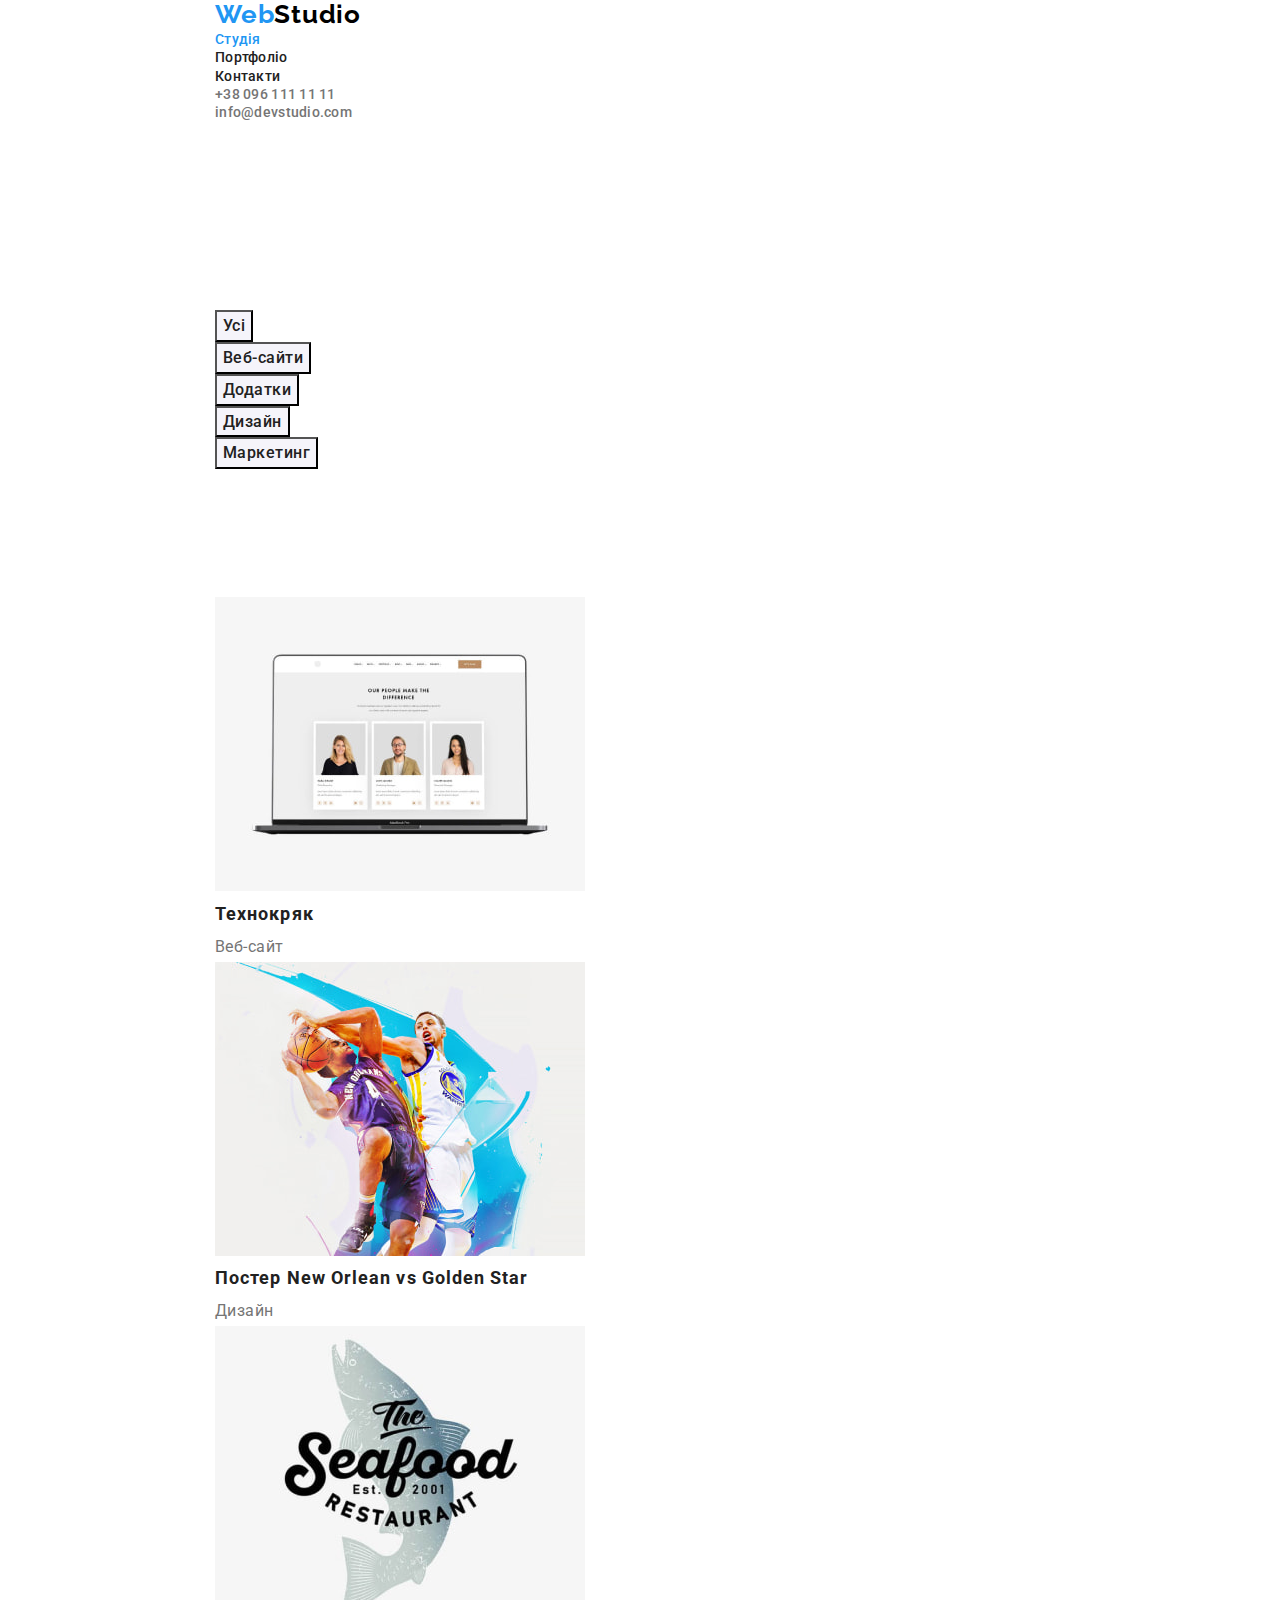
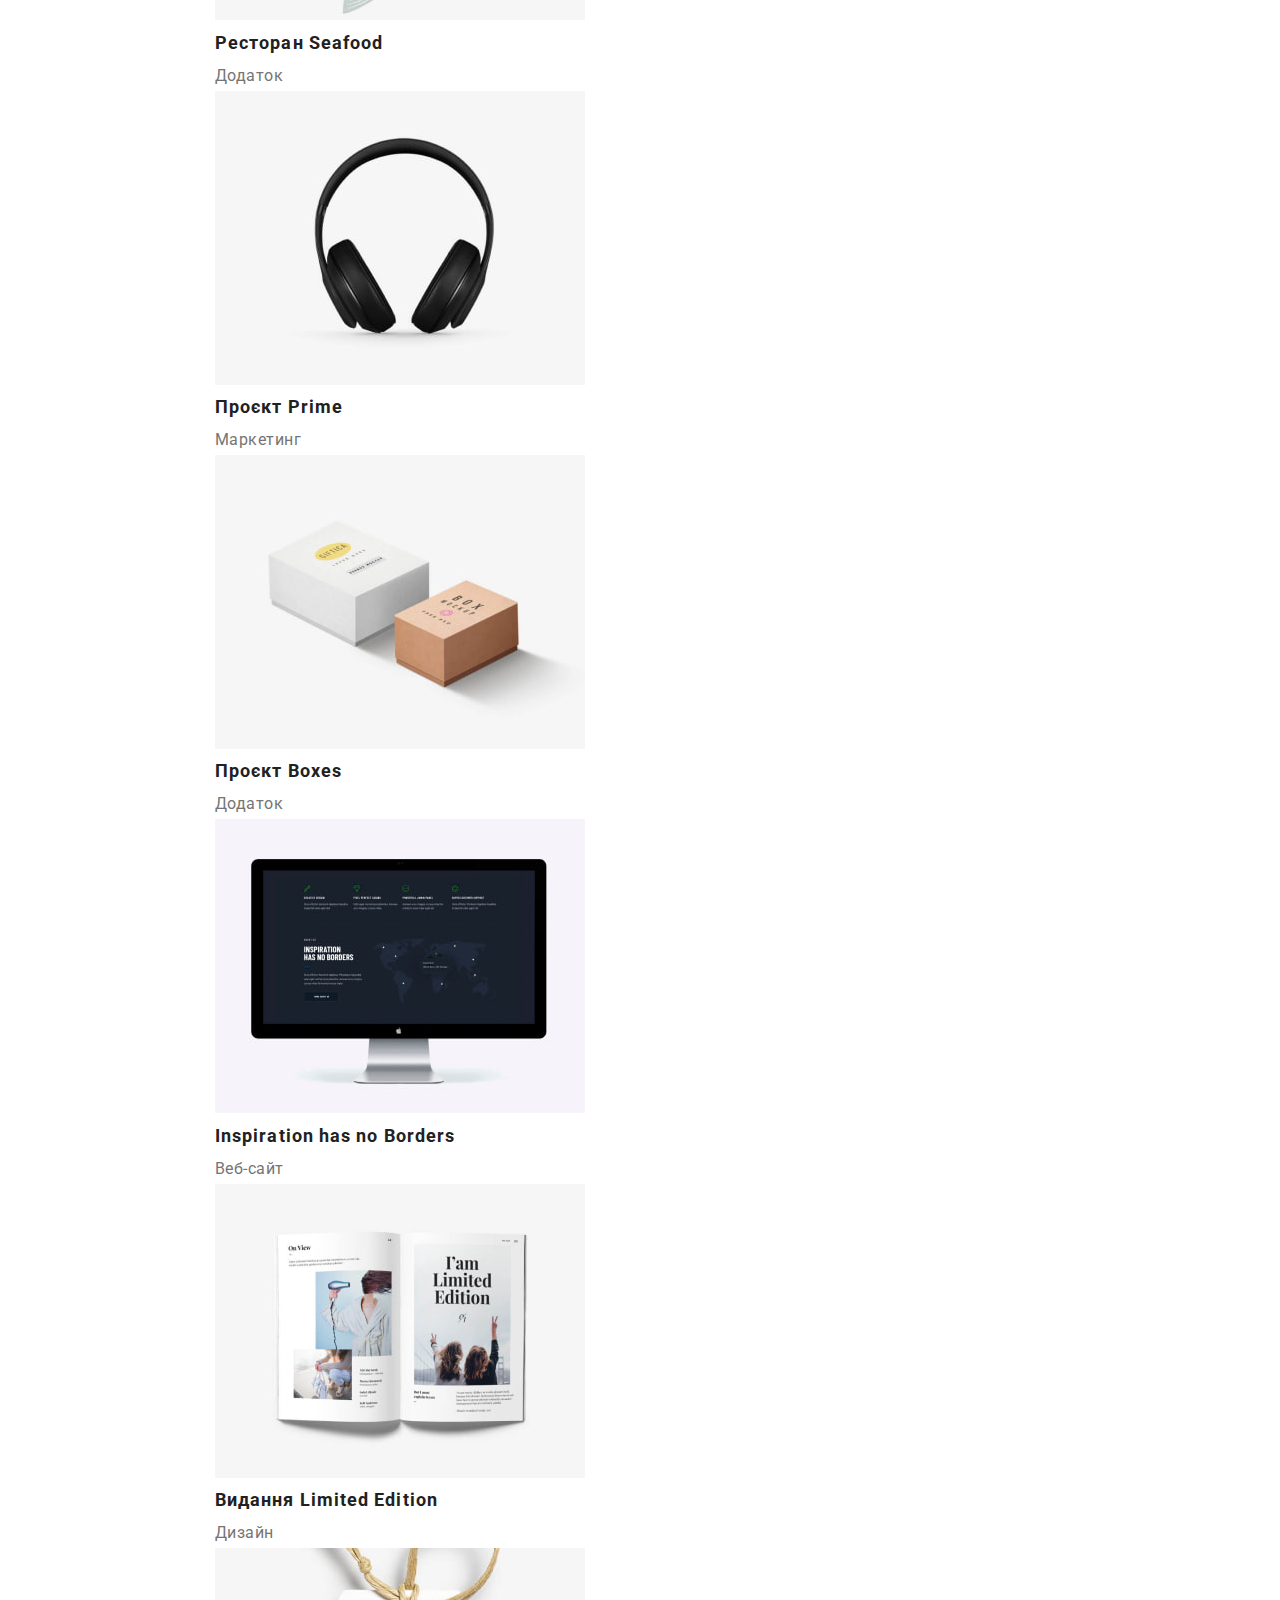
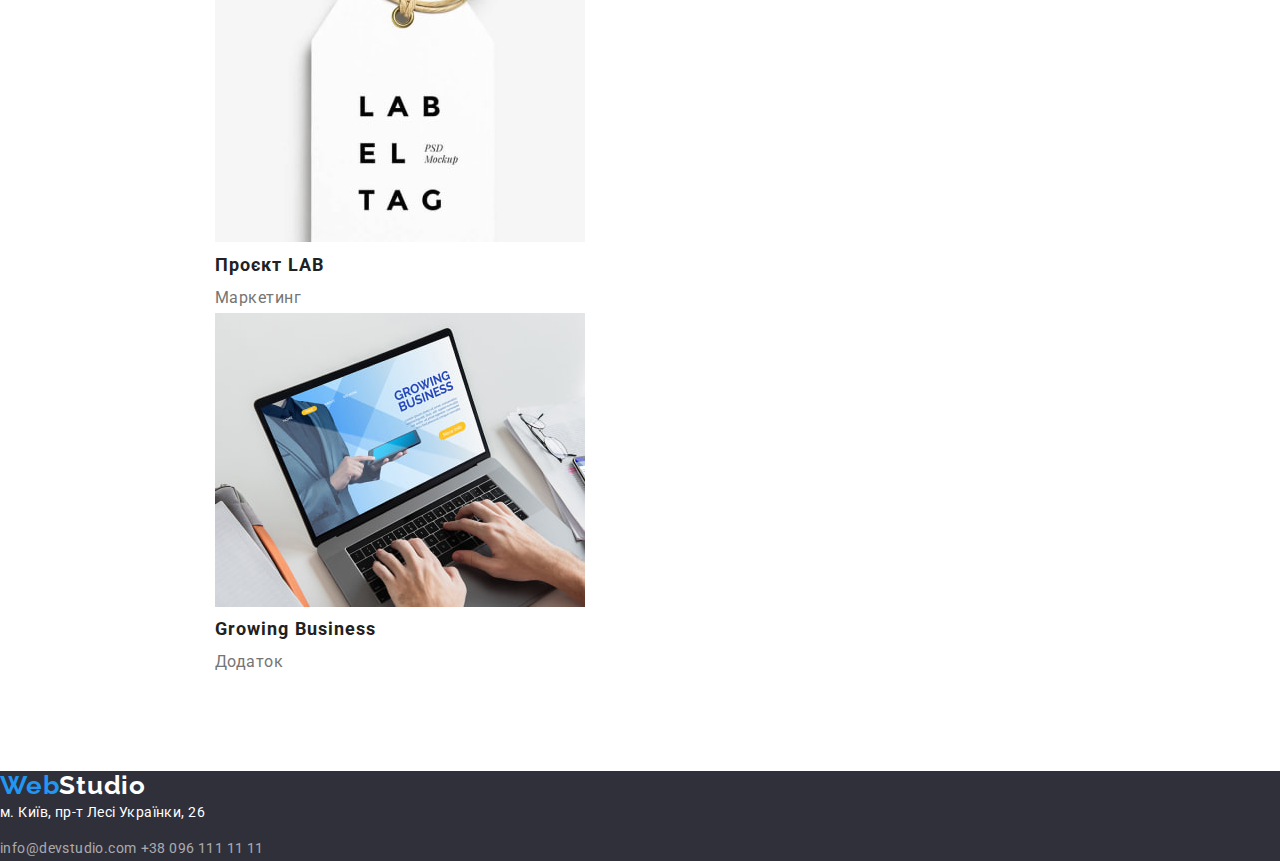
==== portfolio.html @ 9189ca7f "hw-03 update" ====
<!DOCTYPE html>
<html lang="uk">
  <head>
    <meta charset="UTF-8" />
    <meta name="viewport" content="width=device-width, initial-scale=1.0" />
    <title>portfolio</title>
    <link
      href="https://fonts.googleapis.com/css2?family=Raleway:wght@700&family=Roboto:wght@400;500;700;900&display=swap"
      rel="stylesheet"
    />
    <link
      rel="stylesheet"
      href="https://cdnjs.cloudflare.com/ajax/libs/modern-normalize/2.0.0/modern-normalize.min.css"
    />
    <link rel="stylesheet" href="./css/styles.css" />
  </head>
  <body>
    <header class="header">
      <header class="header">
        <div class="container">
          <a href="./index.html" class="logo"
            >Web<span class="accent">Studio</span>
          </a>
          <nav class="navigation">
            <ul class="list">
              <li class="item">
                <a class="link current" href="./index.html">Студія</a>
              </li>
              <li class="item">
                <a class="link" href="./portfolio.html">Портфоліо</a>
              </li>
              <li class="item">
                <a class="link" href="#">Контакти</a>
              </li>
            </ul>
          </nav>
          <ul class="list">
            <li class="item">
              <a href="tel:380961111111" class="contact">+38 096 111 11 11</a>
            </li>
            <li class="item">
              <a href="mailto:info@devstudio.com" class="contact"
                >info@devstudio.com</a
              >
            </li>
          </ul>
        </div>
      </header>
    <main>
      <section class="filters">
        <div class="container">
          <ul class="filters">
            <li class="filter-btn">
              <button type="button" class="btn">Усі</button>
            </li>
            <li class="filter-btn">
              <button type="button" class="btn">Веб-сайти</button>
            </li>
            <li class="filter-btn">
              <button type="button" class="btn">Додатки</button>
            </li>
            <li class="filter-btn">
              <button type="button" class="btn">Дизайн</button>
            </li>
            <li class="filter-btn">
              <button type="button" class="btn">Маркетинг</button>
            </li>
          </ul>
        </div>
        <div class="container">
          <ul class="projects-list">
            <li class="project-item">
              <a href="#">
                <img
                  src="./images/project-1.jpg"
                  alt="project-1"
                  width="370"
                  height="294"
                />
                <h2 class="project-title">Технокряк</h2>
                <p class="project-descr">Веб-сайт</p>
              </a>
            </li>
            <li class="project-item">
              <a href="#">
                <img
                  src="./images/project-2.jpg"
                  alt="project-2"
                  width="370"
                  height="294"
                />
                <h2 class="project-title">Постер New Orlean vs Golden Star</h2>
                <p class="project-descr">Дизайн</p>
              </a>
            </li>
            <li class="project-item">
              <a href="#">
                <img
                  src="./images/project-3.jpg"
                  alt="project-3"
                  width="370"
                  height="294"
                />
                <h2 class="project-title">Ресторан Seafood</h2>
                <p class="project-descr">Додаток</p>
              </a>
            </li>
            <li class="project-item">
              <a href="#">
                <img
                  src="./images/project-4.jpg"
                  alt="project-4"
                  width="370"
                  height="294"
                />
                <h2 class="project-title">Проєкт Prime</h2>
                <p class="project-descr">Маркетинг</p>
              </a>
            </li>
            <li class="project-item">
              <a href="#">
                <img
                  src="./images/project-5.jpg"
                  alt="project-5"
                  width="370"
                  height="294"
                />
                <h2 class="project-title">Проєкт Boxes</h2>
                <p class="project-descr">Додаток</p>
              </a>
            </li>
            <li class="project-item">
              <a href="#">
                <img
                  src="./images/project-6.jpg"
                  alt="project-6"
                  width="370"
                  height="294"
                />
                <h2 class="project-title">Inspiration has no Borders</h2>
                <p class="project-descr">Веб-сайт</p>
              </a>
            </li>
            <li class="project-item">
              <a href="#">
                <img
                  src="./images/project-7.jpg"
                  alt="project-7"
                  width="370"
                  height="294"
                />
                <h2 class="project-title">Видання Limited Edition</h2>
                <p class="project-descr">Дизайн</p>
              </a>
            </li>
            <li class="project-item">
              <a href="#">
                <img
                  src="./images/project-8.jpg"
                  alt="project-8"
                  width="370"
                  height="294"
                />
                <h2 class="project-title">Проєкт LAB</h2>
                <p class="project-descr">Маркетинг</p>
              </a>
            </li>
            <li class="project-item">
              <a href="#">
                <img
                  src="./images/project-9.jpg"
                  alt="project-9"
                  width="370"
                  height="294"
                />
                <h2 class="project-title">Growing Business</h2>
                <p class="project-descr">Додаток</p>
              </a>
            </li>
          </ul>
        </div>
      </section>
    </main>
    <footer class="footer">
      <a href="./index.html" class="logo"
        >Web<span class="accent">Studio</span>
      </a>
      <address>
        <p>м. Київ, пр-т Лесі Українки, 26</p>
        <a href="mailto:info@devstudio.com" class="footer-contact"
          >info@devstudio.com</a
        >
        <a href="tel:380961111111" class="footer-contact">+38 096 111 11 11</a>
      </address>
    </footer>
  </body>
</html>
---- css/styles.css ----
/* index.html */
body {
    font-family: Roboto, sans-serif;
    background-color: var(--primary-background-color);
    color: var(--primary-text-color);
    width: 1600px;
}

:root {
    --primary-background-color: #FFFFFF;
    --secondary-background-color: #F5F4FA;
    --hero-background-color: #2F303A;
    --primary-text-color: #212121;
    --secondary-text-color: #757575;
    --footer-contact-color: rgba(255, 255, 255, 0.60); 
    --accent-color:  #2196F3;
    --white-color: #FFFFFF;
    --logo-color: #000;
    --logo-color-footer: #FFFFFF;
}

h1,h2,h3,h4,h5,h6 {
    padding: 0;
    margin: 0;
}

p {
    padding: 0;
    margin: 0;
}

a {
    text-decoration: none;
}

ul {
    list-style: none;
    padding: 0;
    margin: 0;
}

/* header */

/* container */
.container {
    margin-left: auto;
    margin-right: auto;
    width: 1200px;
    padding-left: 15px;
    padding-right: 15px;
}
/* logo */
.logo {
    color: var(--accent-color);
    font-family: "Raleway", sans-serif;
    font-weight: 700;
    font-size: 26px;
    letter-spacing: 0.03em;
    text-decoration: none;
}
.accent {
    color: var(--logo-color);
}

/* class-navigation */
.navigation .link {
    color: var(--primary-text-color);
    font-weight: 500;
    font-size: 14px;
    letter-spacing: 0.02em;
    text-decoration: none;
}


.navigation .link:hover, 
.navigation .link:focus{
    color: var(--accent-color);
}

.navigation .link.current {
    color: var(--accent-color);
    }

.contact {
    color: var(--secondary-text-color);
    font-weight: 500;
    font-size: 14px;
    letter-spacing: 0.02em;
    text-decoration: none;
}
.contact:hover, 
.contact:focus {
    color: var(--accent-color);
}


/* section-hero */
.hero {
    background: var(--hero-background-color);
    text-align: center;
    padding-top: 200px;
    padding-bottom: 200px;
    
}
.hero-title {
    color: var(--white-color);
    font-weight: 900;
    font-size: 44px;
    line-height: 1.36;
    letter-spacing: 0.06em;
    text-transform: uppercase;
    margin-bottom: 30px;
}

/* button */
.hero-btn {
    font-family: inherit;
    color: var(--white-color);
    border: 1px solid transparent;
    font-weight: 700;
    font-size: 16px;
    line-height: 1.87;
    letter-spacing: 0.06em;
    text-align: center;
    display: inline-block;
    padding: 10px 24px;
    border-radius: 4px;
    min-width: 200px;
    height: 50px;
    background-color: var(--accent-color);
}
.hero-btn {
    cursor: pointer;
}

/* section-feature */
.feature {
    padding-top: 94px;
    padding-bottom: 94px;
}
.feature-title {
    font-weight: 700;
    font-size: 14px;
    letter-spacing: 0.03em;
    text-transform: uppercase;
    color: var(--primary-text-color);
    margin-bottom: 10px;
}
.feature-title-descr {
    font-size: 14px;
    line-height: 1.71;
    letter-spacing: 0.03em;
    color: var(--secondary-text-color);
    
}

/* section-direction */
.direction {
    padding-top: 94px;
    padding-bottom: 94px;
}
.direction-title {
    font-weight: 700;
    font-size: 36px;
    letter-spacing: 0.03em;
    text-align: center;
    color: var(--primary-text-color);
    margin-bottom: 50px;
}

/* section-team */
.team {
    background-color: var(--secondary-background-color);
    padding-top: 94px;
    padding-bottom: 94px;
}
.team-title {
    font-weight: 700;
    font-size: 36px;
    letter-spacing: 0.03em;
    text-align: center;
    color: var(--primary-text-color);
    margin-bottom: 50px;
} 
.team-item-title {
    font-weight: 500;
    font-size: 16px;
    letter-spacing: 0.03em;
    color: var(--primary-text-color);
    margin-bottom: 10px;    
}
.team-item-position {
    font-size: 16px;
    letter-spacing: 0.03em;
    color: var(--secondary-text-color);
}

/* section-footer */
.footer {
    background-color: var(--hero-background-color);
}
.footer .logo {
    color: var(--accent-color);
    margin-bottom: 28px;
}
.footer .accent {
    color: var(--logo-color-footer);
}
.footer p{
    padding: 0;
    margin: 0;
    font-style: normal;
    font-size: 14px;
    line-height: 1.71;
    letter-spacing: 0.03em;
    color: var(--white-color);
    margin-bottom: 12px;
}
.footer-contact{
    font-style: normal;
    font-size: 14px;
    line-height: 1.71;
    letter-spacing: 0.03em;
    color: var(--footer-contact-color);
    margin-bottom: 12px;
}
.footer-contact:hover, 
.footer-contact:focus {
    color: var(--accent-color);
}



/* portfolio.html */

/* section-filters */
.container .filters {
    margin-bottom: 34px;
}
.filters {
    padding-top: 94px;
    padding-bottom: 94px;
}
.btn {
    font-family: inherit;
    font-weight: 500;
    font-size: 16px;
    line-height: 1.62;
    letter-spacing: 0.03em;
    text-align: center;
    color: var(--primary-text-color);
    background-color: var(--secondary-background-color);
    
}
.btn:hover,
.btn:focus {
    background-color: var(--accent-color);
    color: var(--white-color);
}
.btn {
    cursor: pointer;
}

.project-title {
    font-weight: 700;
    font-size: 18px;
    line-height: 2;
    letter-spacing: 0.06em;
    color: var(--primary-text-color);     
}
.project-descr {
    font-size: 16px;
    line-height: 1.875;
    letter-spacing: 0.03em;
    color: var(--secondary-text-color);
}

.projects-list .project-item {
    text-decoration: none;
}
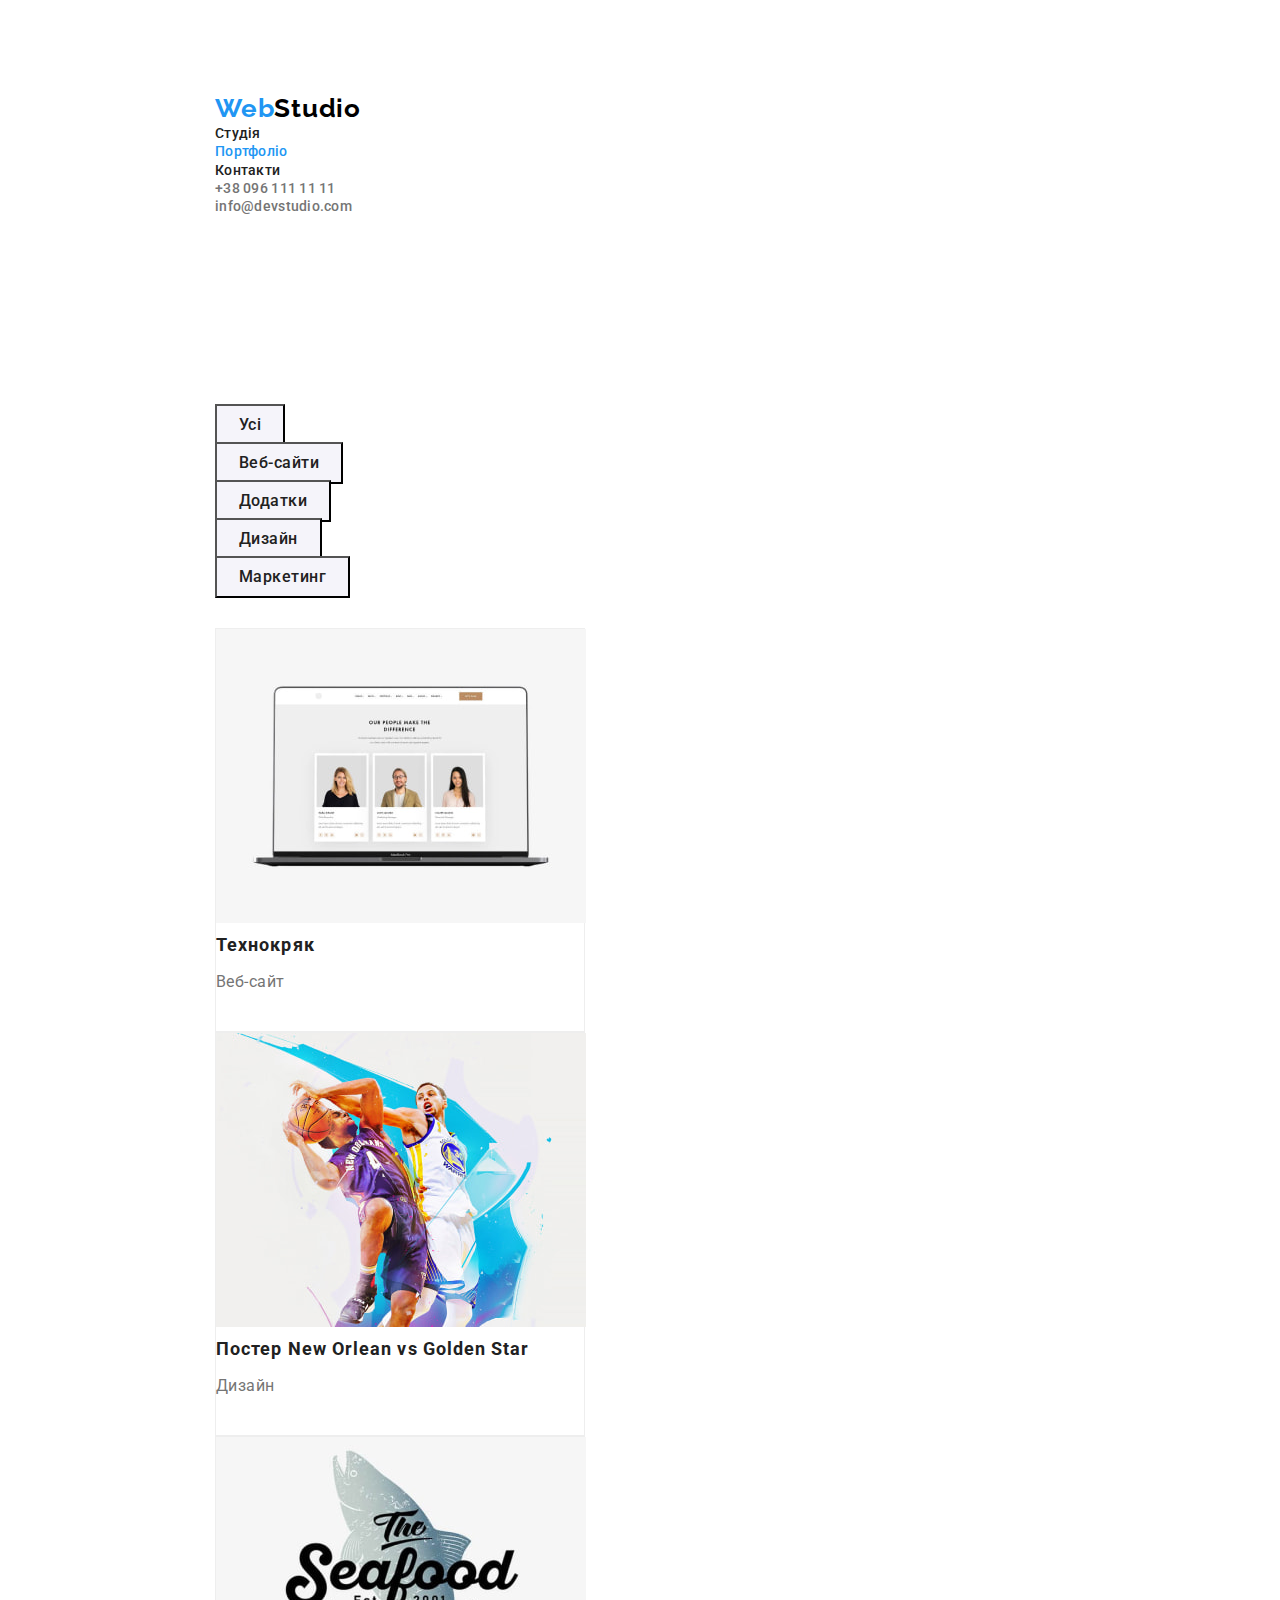
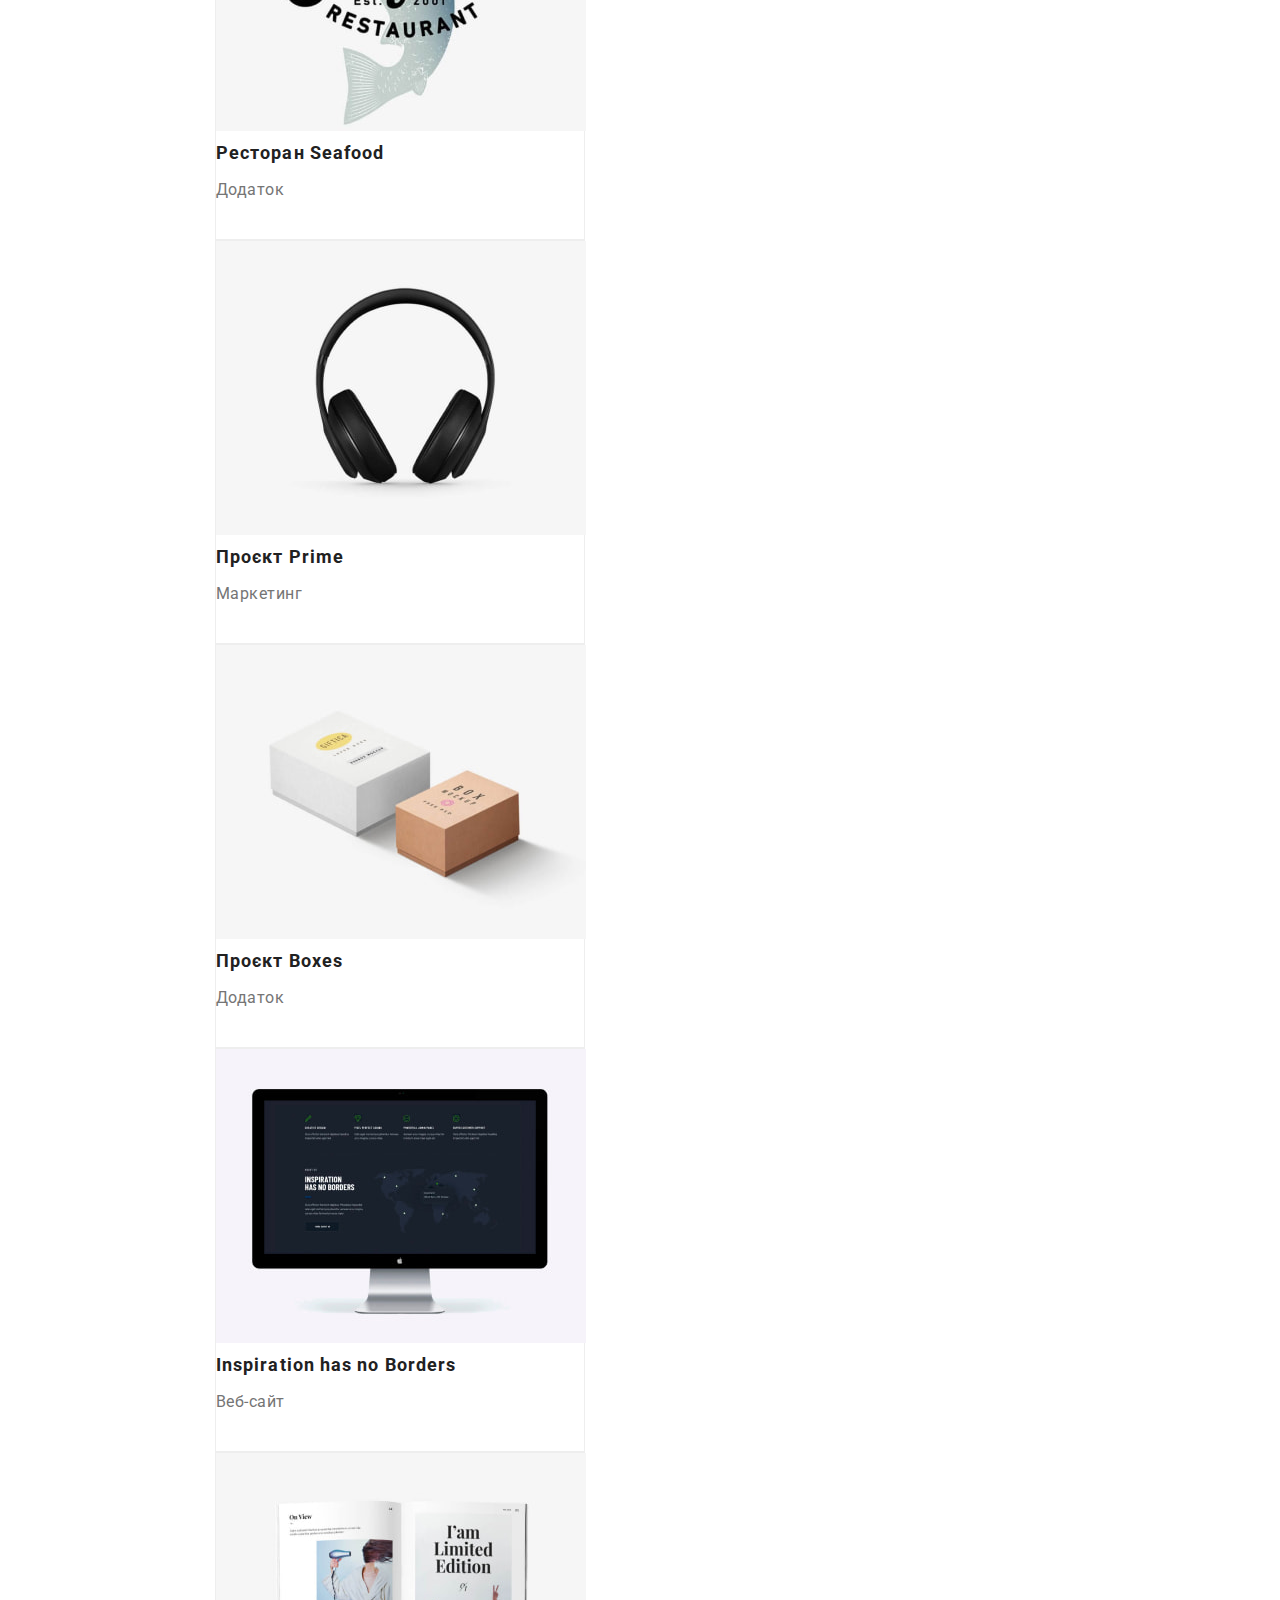
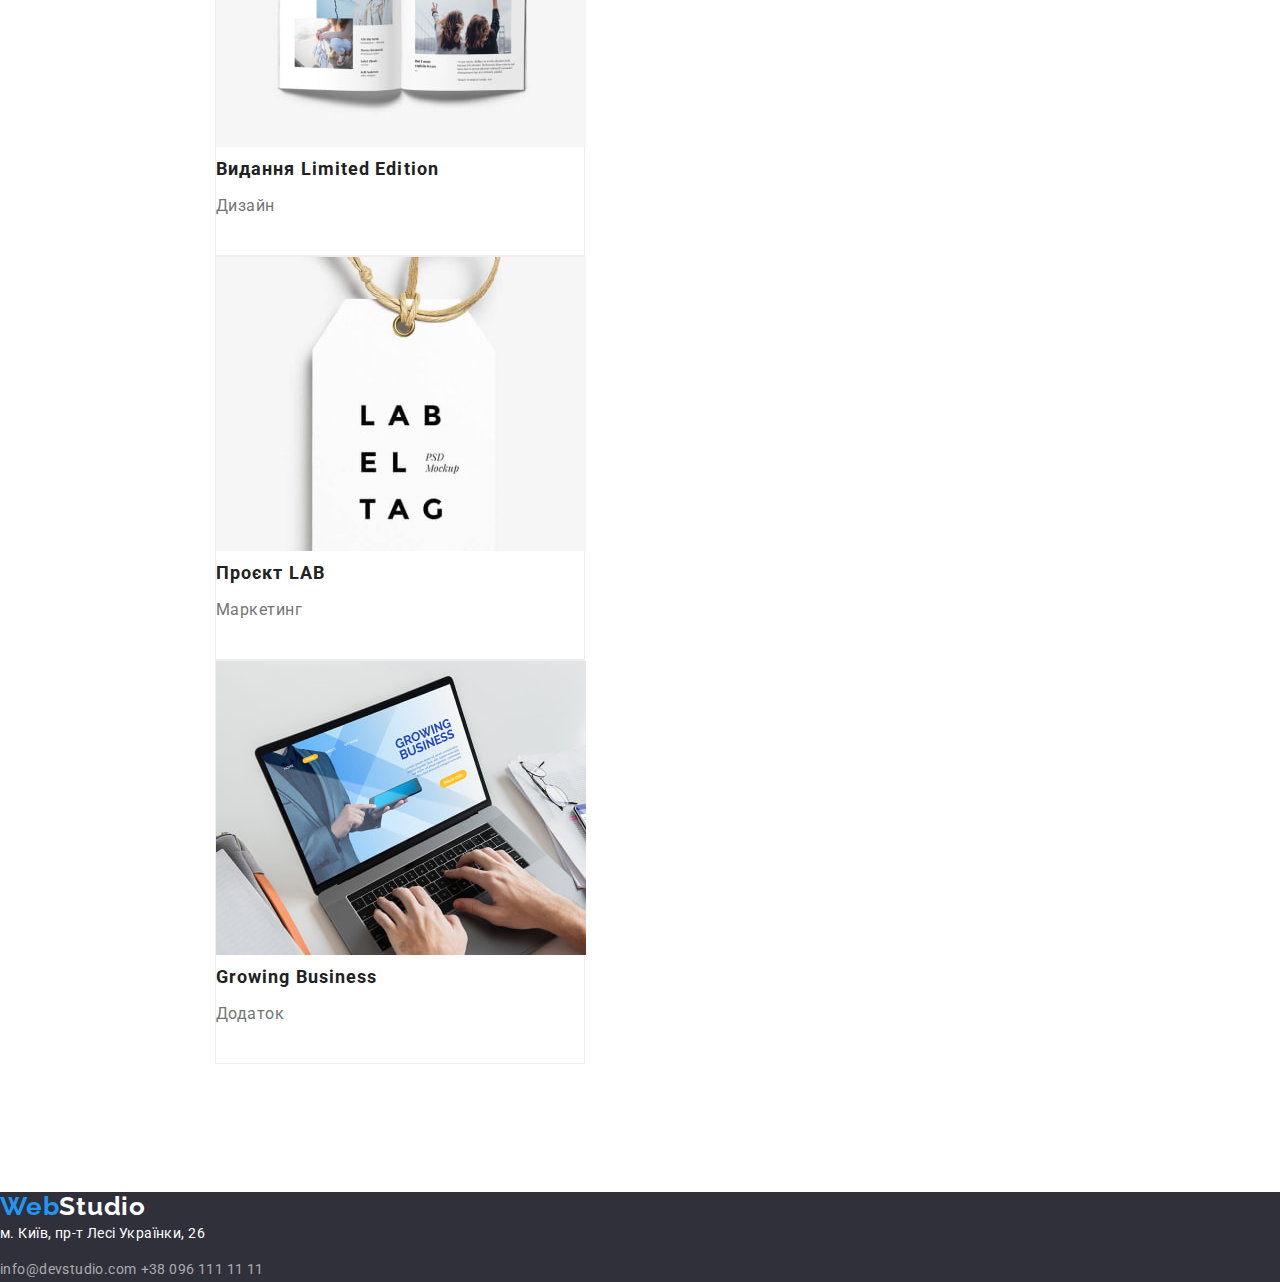
==== commit a246a7ba: "hw-03 update" ====
--- a/portfolio.html
+++ b/portfolio.html
@@ -22,12 +22,12 @@
             >Web<span class="accent">Studio</span>
           </a>
           <nav class="navigation">
-            <ul class="list">
+            <ul class="navigation list">
               <li class="item">
-                <a class="link current" href="./index.html">Студія</a>
+                <a class="link" href="./index.html">Студія</a>
               </li>
               <li class="item">
-                <a class="link" href="./portfolio.html">Портфоліо</a>
+                <a class="link current" href="./portfolio.html">Портфоліо</a>
               </li>
               <li class="item">
                 <a class="link" href="#">Контакти</a>
@@ -66,8 +66,6 @@
               <button type="button" class="btn">Маркетинг</button>
             </li>
           </ul>
-        </div>
-        <div class="container">
           <ul class="projects-list">
             <li class="project-item">
               <a href="#">
--- a/css/styles.css
+++ b/css/styles.css
@@ -63,6 +63,18 @@
 }
 
 /* class-navigation */
+.nav-list {
+    display: flex;
+}
+
+.nav-list .nav-item {
+margin-right: 50px;  
+}
+
+.nav-list :last-child {
+margin-right: 0;
+}
+
 .navigation .link {
     color: var(--primary-text-color);
     font-weight: 500;
@@ -193,6 +205,7 @@
     font-size: 16px;
     letter-spacing: 0.03em;
     color: var(--secondary-text-color);
+    margin-bottom: 30px;
 }
 
 /* section-footer */
@@ -229,18 +242,21 @@
     color: var(--accent-color);
 }
 
-
-
 /* portfolio.html */
 
 /* section-filters */
-.container .filters {
-    margin-bottom: 34px;
-}
-.filters {
+.container {
     padding-top: 94px;
     padding-bottom: 94px;
 }
+.filters {
+    margin-bottom: 34px;  
+}
+.filter-btn {
+    min-width: 67px;
+    height: 38px;
+}
+
 .btn {
     font-family: inherit;
     font-weight: 500;
@@ -250,7 +266,8 @@
     text-align: center;
     color: var(--primary-text-color);
     background-color: var(--secondary-background-color);
-    
+    padding: 6px 22px;
+
 }
 .btn:hover,
 .btn:focus {
@@ -266,13 +283,20 @@
     font-size: 18px;
     line-height: 2;
     letter-spacing: 0.06em;
-    color: var(--primary-text-color);     
+    color: var(--primary-text-color); 
+    margin-bottom: 4px;    
 }
 .project-descr {
     font-size: 16px;
     line-height: 1.875;
     letter-spacing: 0.03em;
     color: var(--secondary-text-color);
+    margin-bottom: 20px;
+}
+.project-item {
+    border: 1px solid #eee;
+    width: 370px;
+    height: 404px;
 }
 
 .projects-list .project-item {
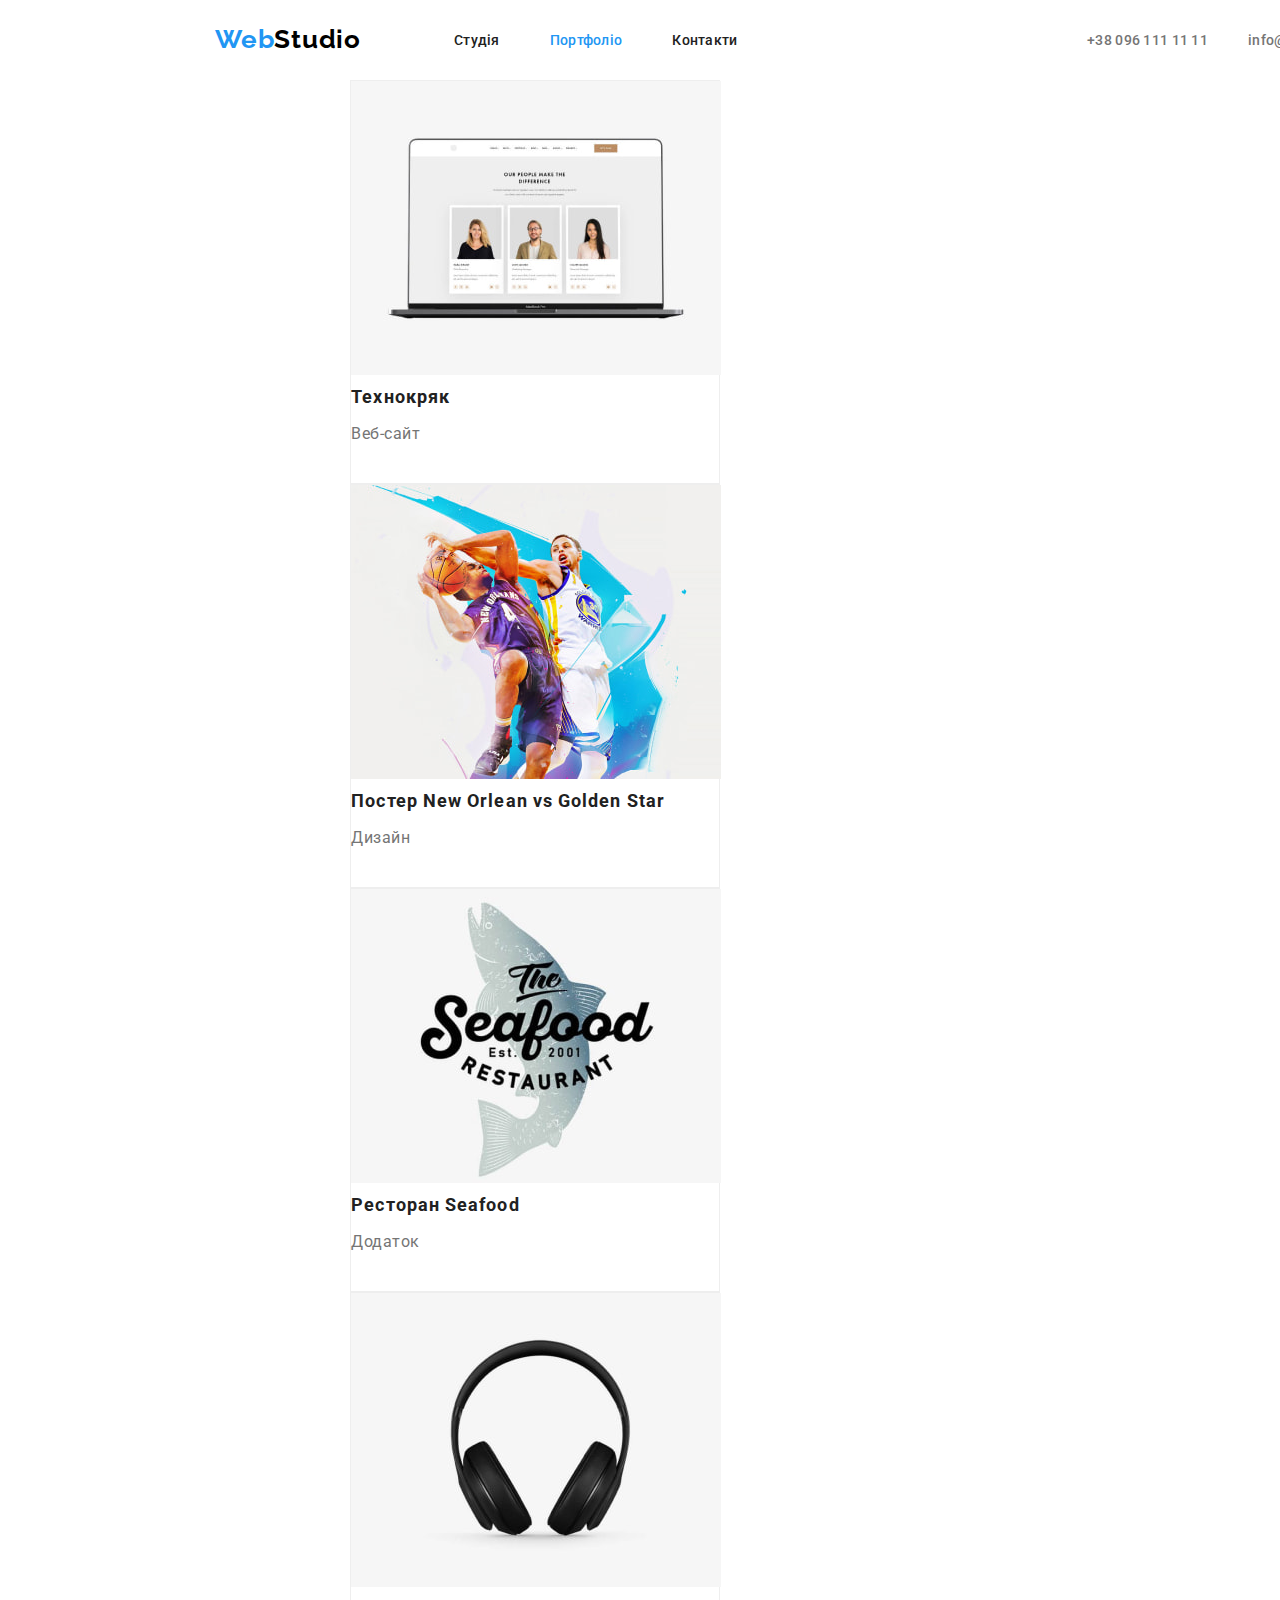
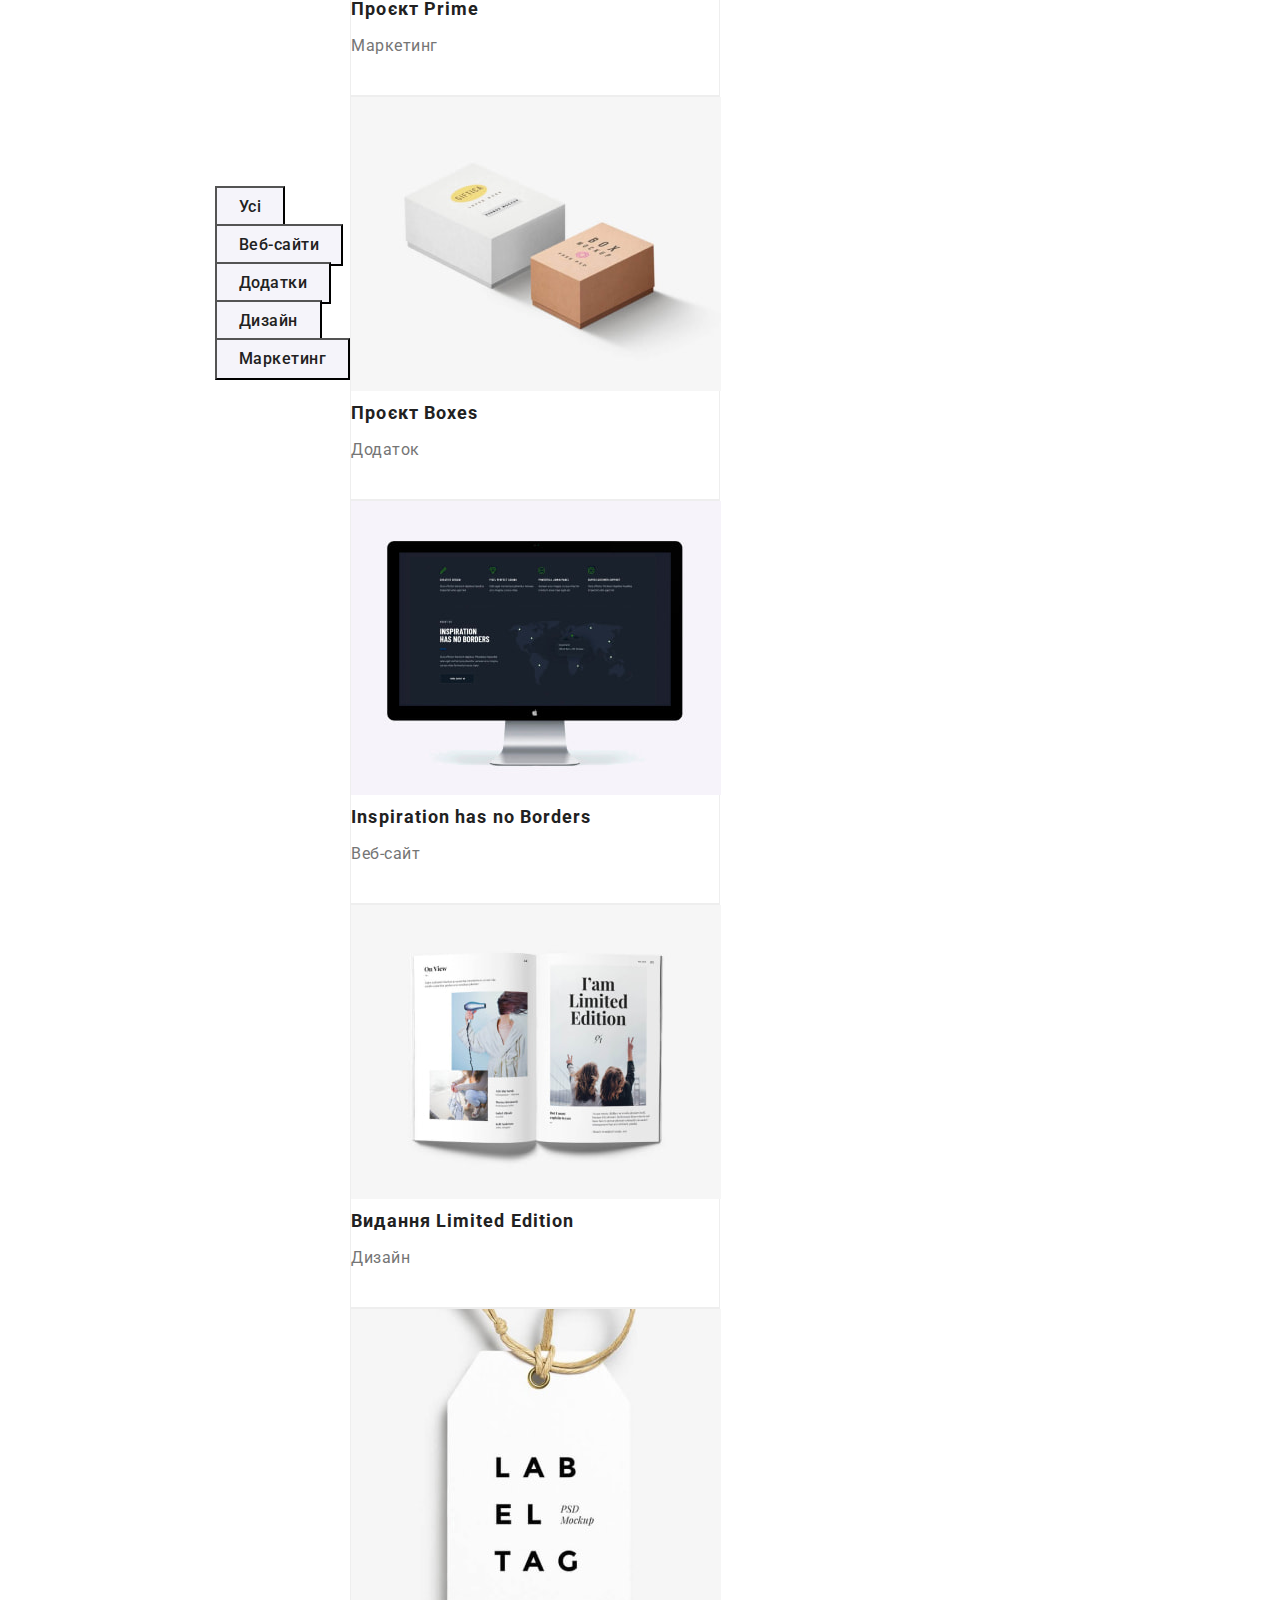
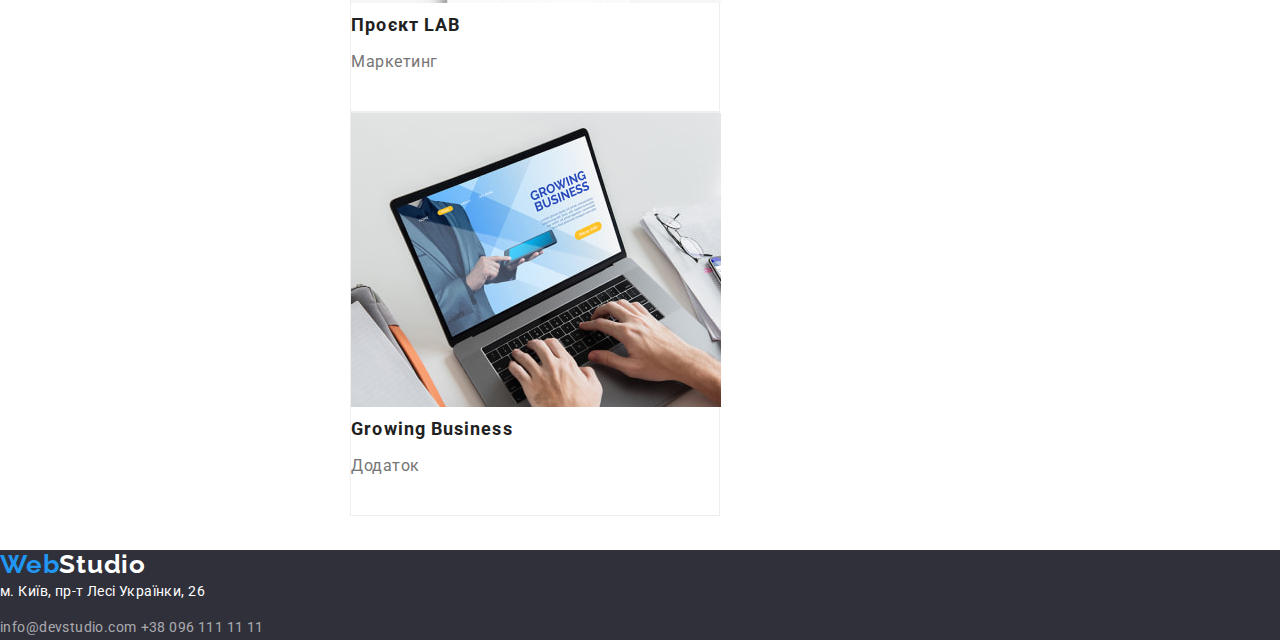
==== commit 842209da: "hw-03 update" ====
--- a/portfolio.html
+++ b/portfolio.html
@@ -22,7 +22,7 @@
             >Web<span class="accent">Studio</span>
           </a>
           <nav class="navigation">
-            <ul class="navigation list">
+            <ul class="nav-list">
               <li class="item">
                 <a class="link" href="./index.html">Студія</a>
               </li>
@@ -34,7 +34,7 @@
               </li>
             </ul>
           </nav>
-          <ul class="list">
+          <ul class="contact-list">
             <li class="item">
               <a href="tel:380961111111" class="contact">+38 096 111 11 11</a>
             </li>
--- a/css/styles.css
+++ b/css/styles.css
@@ -40,7 +40,9 @@
 }
 
 /* header */
-
+.header {
+    display: block;
+}
 /* container */
 .container {
     margin-left: auto;
@@ -49,6 +51,14 @@
     padding-left: 15px;
     padding-right: 15px;
 }
+
+.header .container {
+    display: flex;
+    align-items: center;
+    padding-top: 0;
+    padding-bottom: 0;
+}
+
 /* logo */
 .logo {
     color: var(--accent-color);
@@ -58,6 +68,7 @@
     letter-spacing: 0.03em;
     text-decoration: none;
 }
+
 .accent {
     color: var(--logo-color);
 }
@@ -67,22 +78,25 @@
     display: flex;
 }
 
-.nav-list .nav-item {
-margin-right: 50px;  
-}
-
-.nav-list :last-child {
-margin-right: 0;
+.nav-list .item + .item {
+    margin-left: 50px;
+}
+
+.navigation {
+    margin-left: 93px;
 }
 
 .navigation .link {
+    display: block;
+    padding-top: 32px;
+    padding-bottom: 32px;
+
     color: var(--primary-text-color);
     font-weight: 500;
     font-size: 14px;
     letter-spacing: 0.02em;
     text-decoration: none;
 }
-
 
 .navigation .link:hover, 
 .navigation .link:focus{
@@ -91,7 +105,23 @@
 
 .navigation .link.current {
     color: var(--accent-color);
-    }
+}
+
+/* contact */
+.contact-list {
+    display: flex;
+    margin-left: auto;
+}
+
+.contact-list .item + .item {
+    margin-left: 40px;
+}
+
+.contact-list .contact {
+    display: block;
+    padding-top: 32px;
+    padding-bottom: 32px;
+}
 
 .contact {
     color: var(--secondary-text-color);
@@ -100,6 +130,7 @@
     letter-spacing: 0.02em;
     text-decoration: none;
 }
+
 .contact:hover, 
 .contact:focus {
     color: var(--accent-color);
@@ -110,10 +141,10 @@
 .hero {
     background: var(--hero-background-color);
     text-align: center;
-    padding-top: 200px;
-    padding-bottom: 200px;
-    
-}
+    padding-top: 94px;
+    padding-bottom: 94px;  
+}
+
 .hero-title {
     color: var(--white-color);
     font-weight: 900;
@@ -121,7 +152,7 @@
     line-height: 1.36;
     letter-spacing: 0.06em;
     text-transform: uppercase;
-    margin-bottom: 30px;
+
 }
 
 /* button */
@@ -141,15 +172,24 @@
     height: 50px;
     background-color: var(--accent-color);
 }
+
 .hero-btn {
     cursor: pointer;
 }
 
 /* section-feature */
 .feature {
-    padding-top: 94px;
-    padding-bottom: 94px;
-}
+
+}
+
+.feature-list {
+    display: flex;
+}
+
+.feature-list .feature-item + .feature-item {
+    margin-left: 30px;
+}
+
 .feature-title {
     font-weight: 700;
     font-size: 14px;
@@ -158,6 +198,7 @@
     color: var(--primary-text-color);
     margin-bottom: 10px;
 }
+
 .feature-title-descr {
     font-size: 14px;
     line-height: 1.71;
@@ -167,10 +208,18 @@
 }
 
 /* section-direction */
+.direction-list {
+    display: flex;
+}
+
+.direction-list .item + .item {
+    margin-left: 30px;
+}
+
 .direction {
-    padding-top: 94px;
-    padding-bottom: 94px;
-}
+
+}
+
 .direction-title {
     font-weight: 700;
     font-size: 36px;
@@ -181,11 +230,25 @@
 }
 
 /* section-team */
+.team-list {
+    display: flex;  
+}
+
+.team-item {
+    display: block;
+    background-color: var(--primary-background-color);
+    border-radius: 0 0 4px 4px;
+    text-align: center;
+}
+
+.team-list .team-item + .team-item {
+    margin-left: 30px;
+}
+
 .team {
     background-color: var(--secondary-background-color);
-    padding-top: 94px;
-    padding-bottom: 94px;
-}
+}
+
 .team-title {
     font-weight: 700;
     font-size: 36px;
@@ -194,13 +257,16 @@
     color: var(--primary-text-color);
     margin-bottom: 50px;
 } 
+
 .team-item-title {
     font-weight: 500;
     font-size: 16px;
     letter-spacing: 0.03em;
     color: var(--primary-text-color);
+    margin-top: 30px;
     margin-bottom: 10px;    
 }
+
 .team-item-position {
     font-size: 16px;
     letter-spacing: 0.03em;
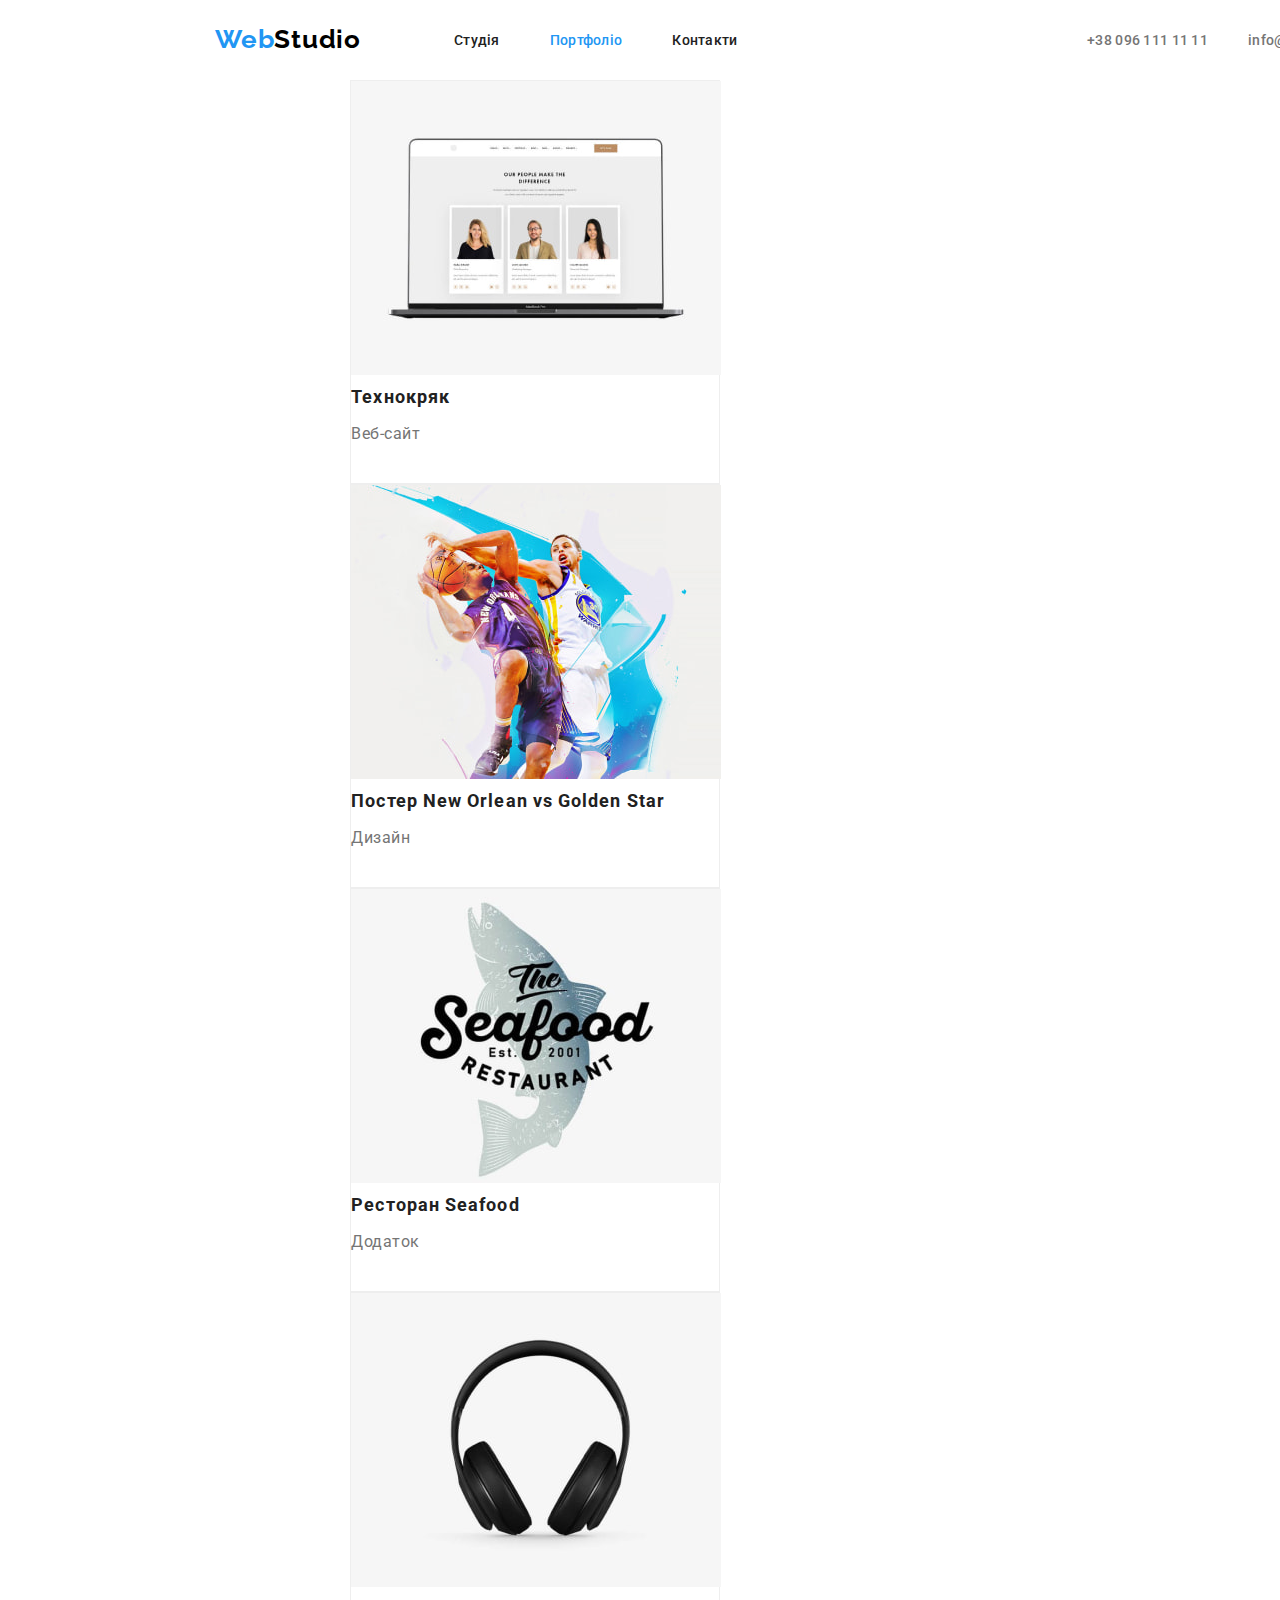
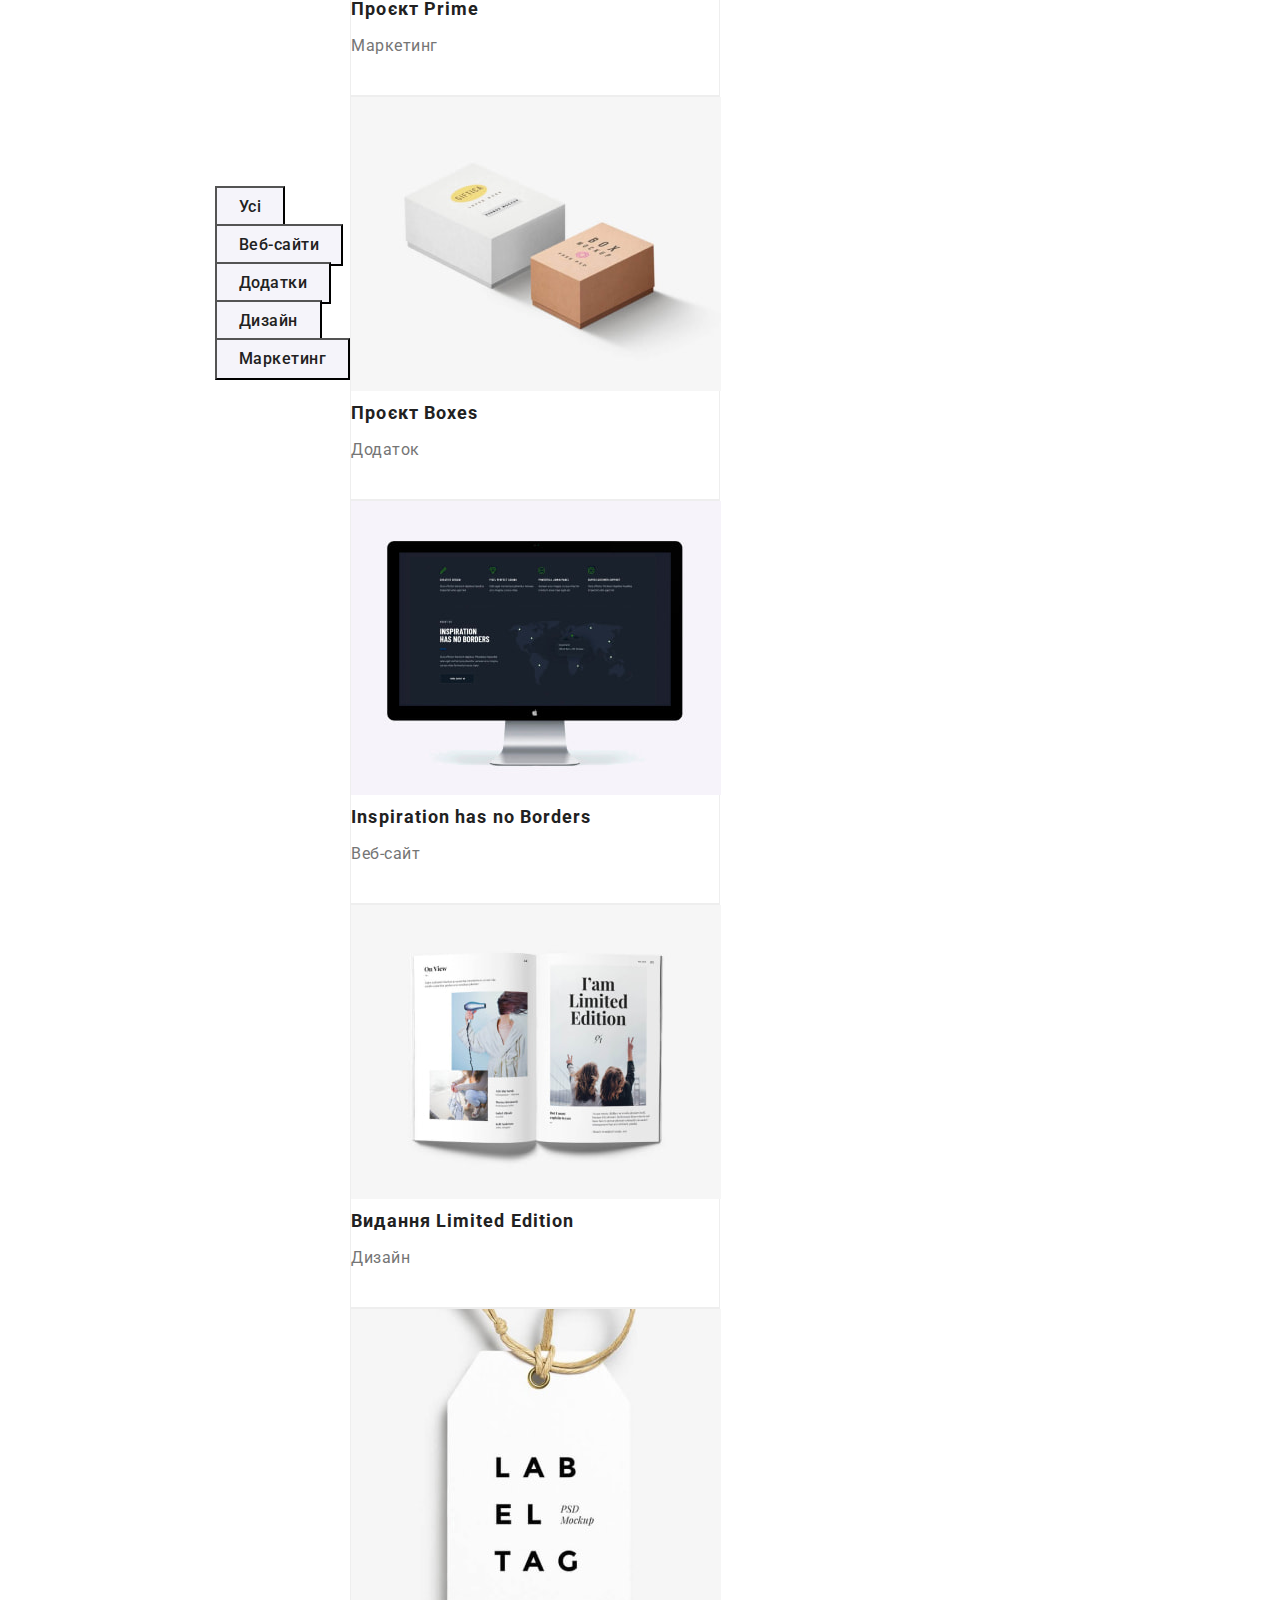
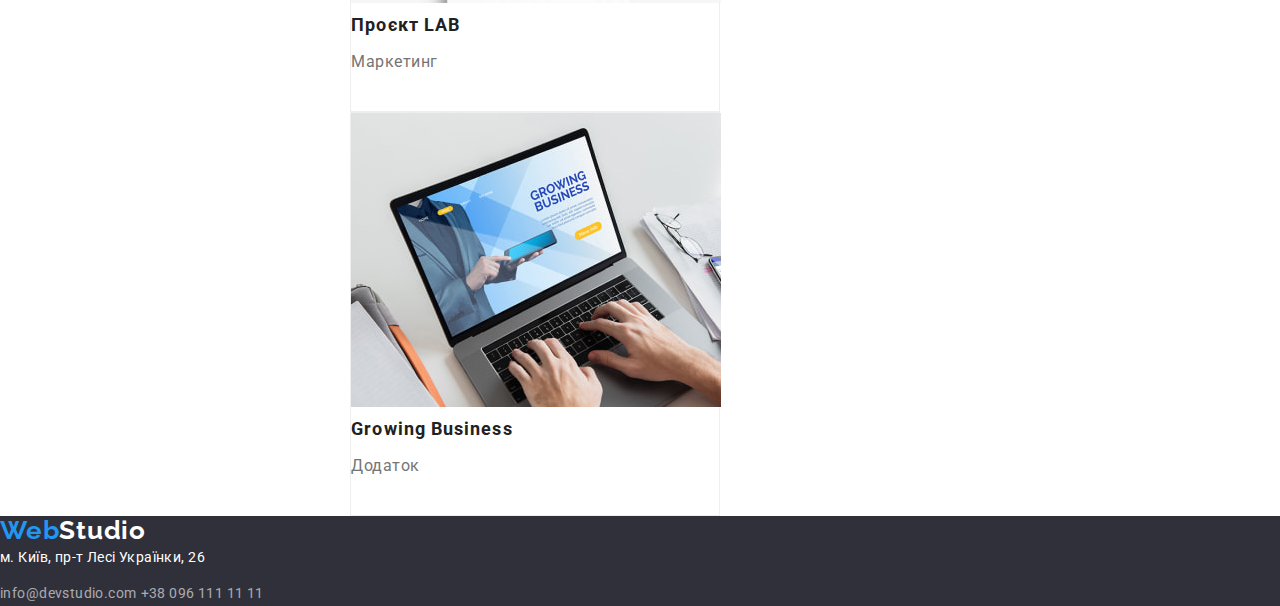
==== commit b49dd99d: "hw-03 update" ====
--- a/portfolio.html
+++ b/portfolio.html
@@ -49,7 +49,7 @@
     <main>
       <section class="filters">
         <div class="container">
-          <ul class="filters">
+          <ul class="filters-list">
             <li class="filter-btn">
               <button type="button" class="btn">Усі</button>
             </li>
--- a/css/styles.css
+++ b/css/styles.css
@@ -315,7 +315,9 @@
     padding-top: 94px;
     padding-bottom: 94px;
 }
-.filters {
+.filters-list {
+    display: inline-block;
+    flex-wrap: wrap;
     margin-bottom: 34px;  
 }
 .filter-btn {
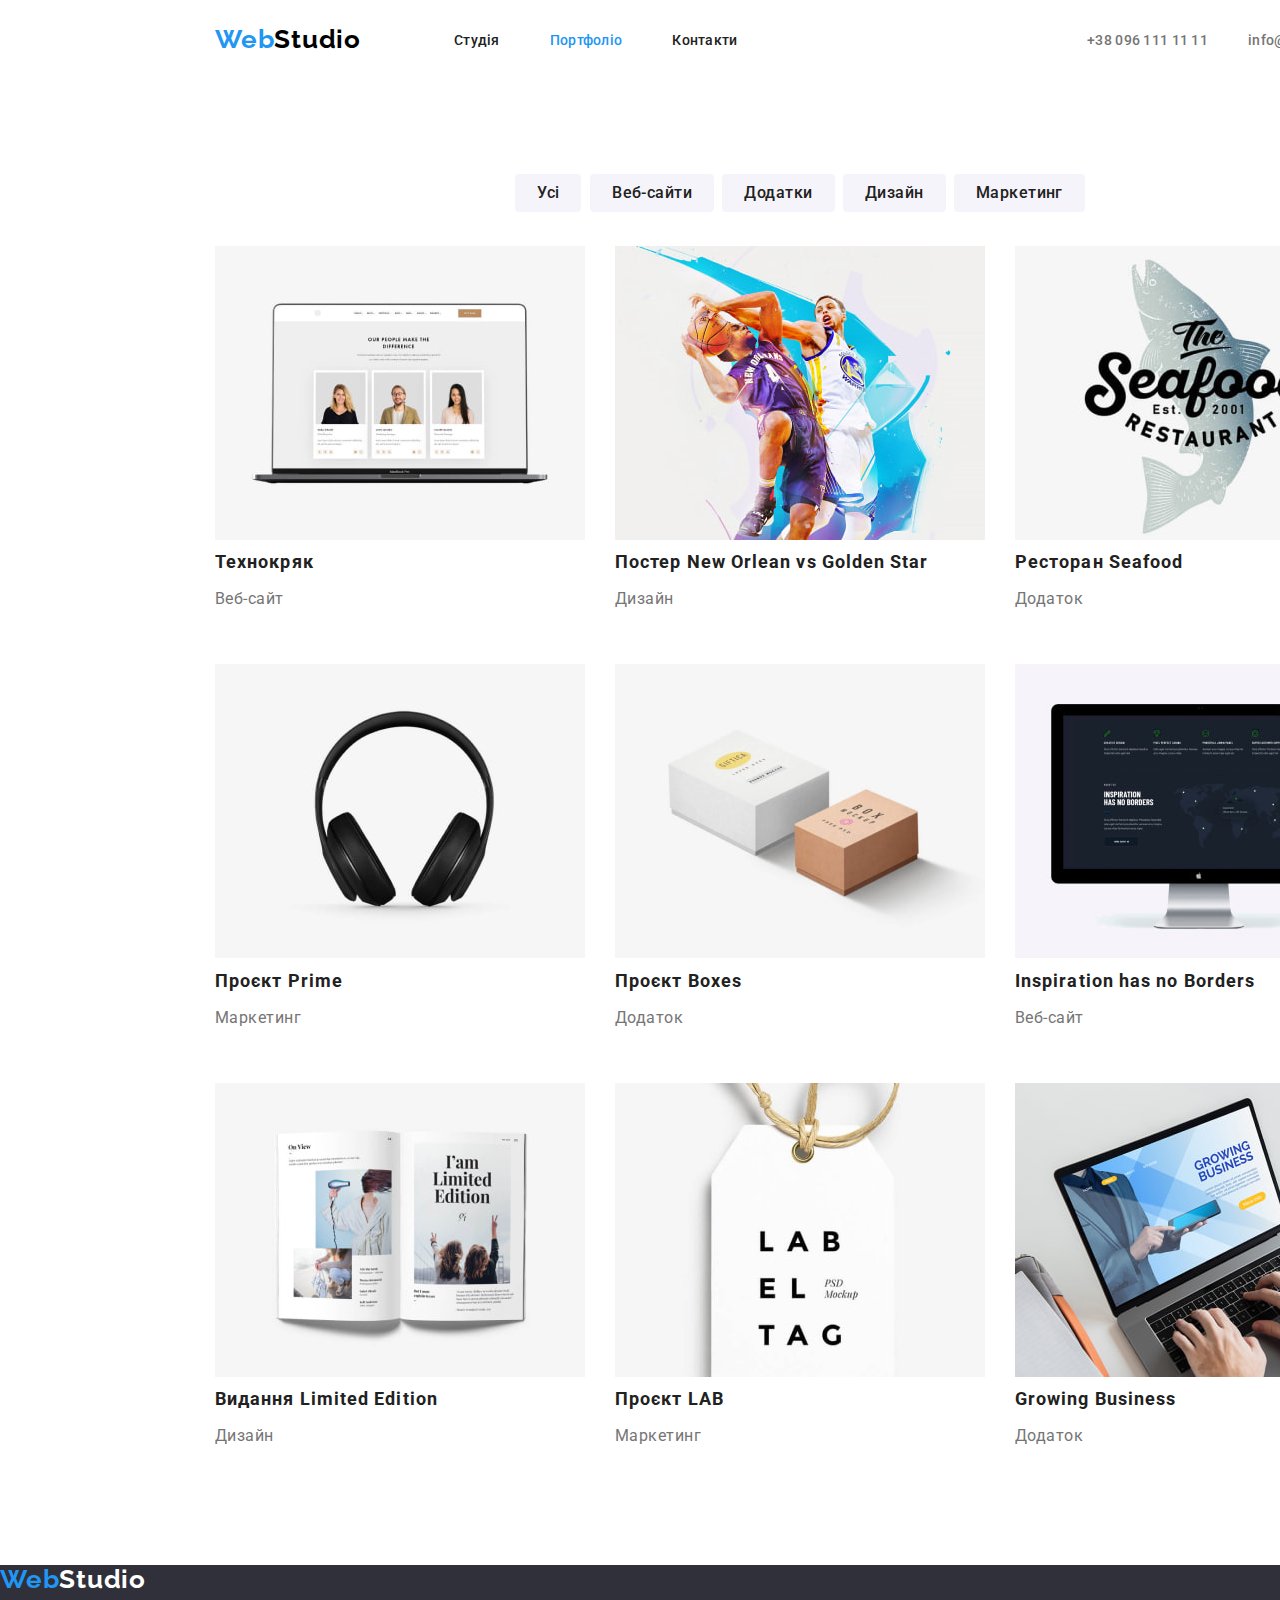
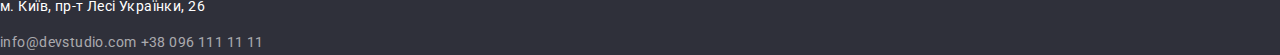
==== commit b2afaf0f: "hw-03 update" ====
--- a/portfolio.html
+++ b/portfolio.html
@@ -50,24 +50,26 @@
       <section class="filters">
         <div class="container">
           <ul class="filters-list">
-            <li class="filter-btn">
+            <li class="item">
               <button type="button" class="btn">Усі</button>
             </li>
-            <li class="filter-btn">
+            <li class="item">
               <button type="button" class="btn">Веб-сайти</button>
             </li>
-            <li class="filter-btn">
+            <li class="item">
               <button type="button" class="btn">Додатки</button>
             </li>
-            <li class="filter-btn">
+            <li class="item">
               <button type="button" class="btn">Дизайн</button>
             </li>
-            <li class="filter-btn">
+            <li class="item">
               <button type="button" class="btn">Маркетинг</button>
             </li>
           </ul>
+        </div> 
+        <div class="container">
           <ul class="projects-list">
-            <li class="project-item">
+            <li class="item">
               <a href="#">
                 <img
                   src="./images/project-1.jpg"
@@ -79,7 +81,7 @@
                 <p class="project-descr">Веб-сайт</p>
               </a>
             </li>
-            <li class="project-item">
+            <li class="item">
               <a href="#">
                 <img
                   src="./images/project-2.jpg"
@@ -91,7 +93,7 @@
                 <p class="project-descr">Дизайн</p>
               </a>
             </li>
-            <li class="project-item">
+            <li class="item">
               <a href="#">
                 <img
                   src="./images/project-3.jpg"
@@ -103,7 +105,7 @@
                 <p class="project-descr">Додаток</p>
               </a>
             </li>
-            <li class="project-item">
+            <li class="item">
               <a href="#">
                 <img
                   src="./images/project-4.jpg"
@@ -115,7 +117,7 @@
                 <p class="project-descr">Маркетинг</p>
               </a>
             </li>
-            <li class="project-item">
+            <li class="item">
               <a href="#">
                 <img
                   src="./images/project-5.jpg"
@@ -127,7 +129,7 @@
                 <p class="project-descr">Додаток</p>
               </a>
             </li>
-            <li class="project-item">
+            <li class="item">
               <a href="#">
                 <img
                   src="./images/project-6.jpg"
@@ -139,7 +141,7 @@
                 <p class="project-descr">Веб-сайт</p>
               </a>
             </li>
-            <li class="project-item">
+            <li class="item">
               <a href="#">
                 <img
                   src="./images/project-7.jpg"
@@ -151,7 +153,7 @@
                 <p class="project-descr">Дизайн</p>
               </a>
             </li>
-            <li class="project-item">
+            <li class="item">
               <a href="#">
                 <img
                   src="./images/project-8.jpg"
@@ -163,7 +165,7 @@
                 <p class="project-descr">Маркетинг</p>
               </a>
             </li>
-            <li class="project-item">
+            <li class="item">
               <a href="#">
                 <img
                   src="./images/project-9.jpg"
--- a/css/styles.css
+++ b/css/styles.css
@@ -19,12 +19,7 @@
     --logo-color-footer: #FFFFFF;
 }
 
-h1,h2,h3,h4,h5,h6 {
-    padding: 0;
-    margin: 0;
-}
-
-p {
+h1,h2,h3,h4,h5,h6,p {
     padding: 0;
     margin: 0;
 }
@@ -37,6 +32,14 @@
     list-style: none;
     padding: 0;
     margin: 0;
+}
+
+.hero,
+.feature,
+.direction,
+.team {
+    padding-top: 94px;
+    padding-bottom: 94px; 
 }
 
 /* header */
@@ -140,9 +143,7 @@
 /* section-hero */
 .hero {
     background: var(--hero-background-color);
-    text-align: center;
-    padding-top: 94px;
-    padding-bottom: 94px;  
+    text-align: center;  
 }
 
 .hero-title {
@@ -178,10 +179,6 @@
 }
 
 /* section-feature */
-.feature {
-
-}
-
 .feature-list {
     display: flex;
 }
@@ -214,10 +211,6 @@
 
 .direction-list .item + .item {
     margin-left: 30px;
-}
-
-.direction {
-
 }
 
 .direction-title {
@@ -311,39 +304,66 @@
 /* portfolio.html */
 
 /* section-filters */
-.container {
+.filters {
     padding-top: 94px;
     padding-bottom: 94px;
 }
+
 .filters-list {
-    display: inline-block;
+    display: flex;
     flex-wrap: wrap;
-    margin-bottom: 34px;  
-}
-.filter-btn {
+    margin-bottom: 34px;
+    margin-left: auto;
+    margin-right: auto; 
+}
+.filters-list .item {
     min-width: 67px;
     height: 38px;
 }
 
+.filters-list .item + .item{
+    margin-left: 8px;
+}
+
 .btn {
+    border-radius: 4px;
+    border: var(--secondary-background-color);
+
     font-family: inherit;
     font-weight: 500;
     font-size: 16px;
     line-height: 1.62;
     letter-spacing: 0.03em;
     text-align: center;
+
     color: var(--primary-text-color);
     background-color: var(--secondary-background-color);
+
     padding: 6px 22px;
-
+    cursor: pointer;
 }
 .btn:hover,
 .btn:focus {
     background-color: var(--accent-color);
     color: var(--white-color);
 }
-.btn {
-    cursor: pointer;
+
+.projects-list {
+    display: flex;
+    flex-wrap: wrap;
+}
+
+.projects-list .item {
+    margin-right: 30px;
+    margin-bottom: 30px;
+}
+
+.projects-list .item:nth-child(3n) {
+    margin-right: 0px;
+}
+
+.projects-list .item:nth-last-child(-n + 3) {
+    margin-bottom: 0;
 }
 
 .project-title {
@@ -354,6 +374,7 @@
     color: var(--primary-text-color); 
     margin-bottom: 4px;    
 }
+
 .project-descr {
     font-size: 16px;
     line-height: 1.875;
@@ -361,12 +382,11 @@
     color: var(--secondary-text-color);
     margin-bottom: 20px;
 }
+
 .project-item {
     border: 1px solid #eee;
-    width: 370px;
-    height: 404px;
-}
-
-.projects-list .project-item {
+}
+
+.projects-list .item {
     text-decoration: none;
 }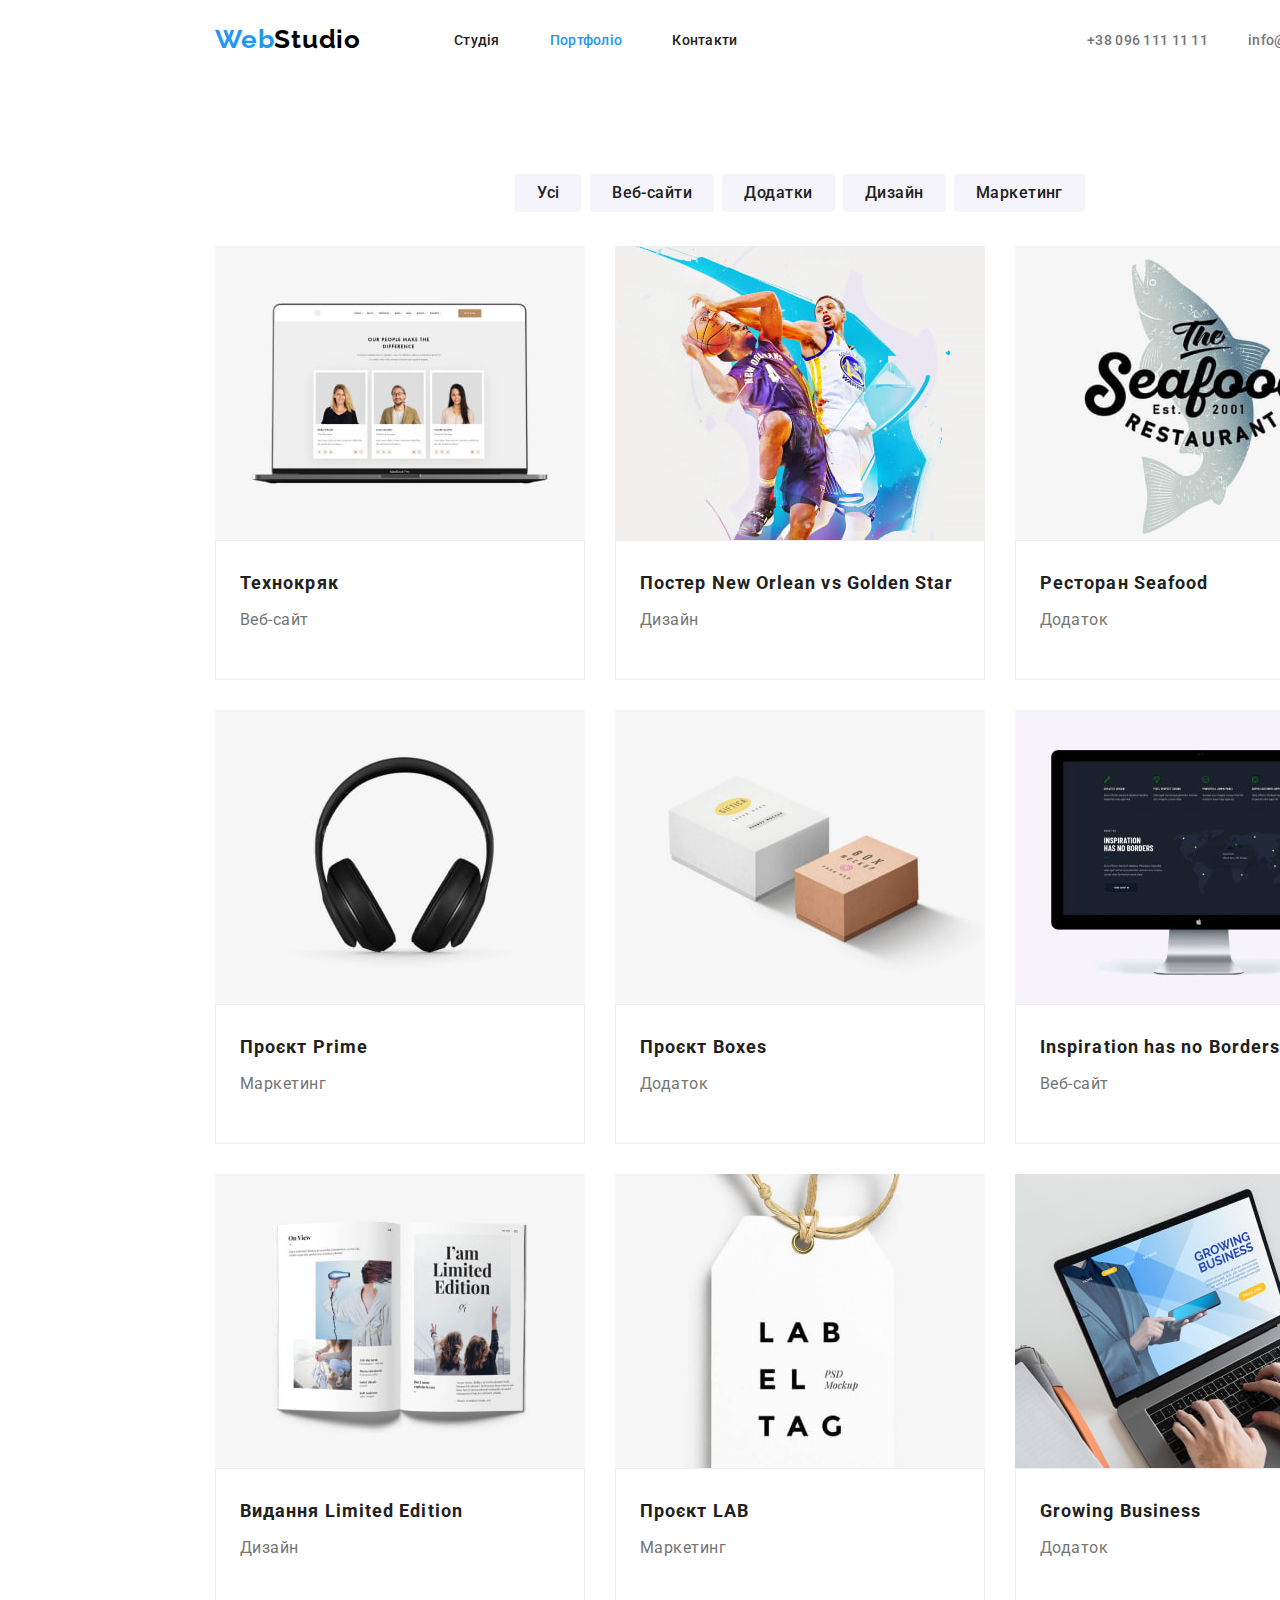
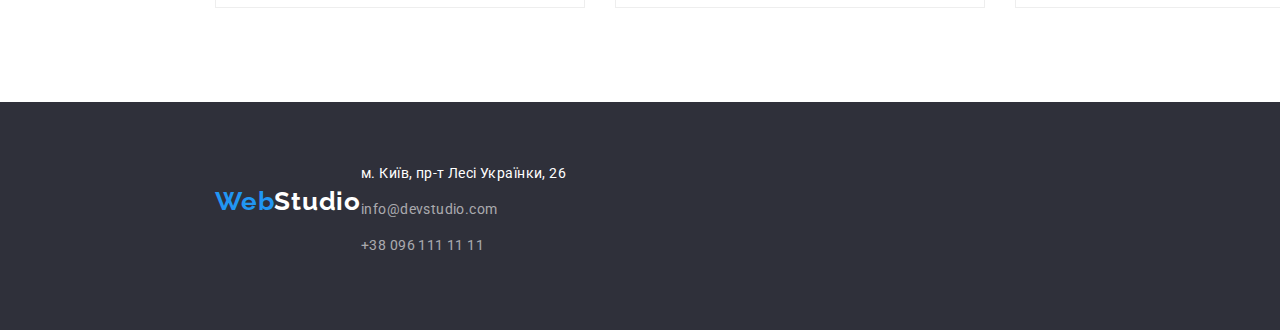
==== commit 6bb3c280: "hw-03 update" ====
--- a/portfolio.html
+++ b/portfolio.html
@@ -71,110 +71,146 @@
           <ul class="projects-list">
             <li class="item">
               <a href="#">
+                <div class="content-img">
                 <img
                   src="./images/project-1.jpg"
                   alt="project-1"
                   width="370"
                   height="294"
                 />
-                <h2 class="project-title">Технокряк</h2>
-                <p class="project-descr">Веб-сайт</p>
-              </a>
-            </li>
-            <li class="item">
-              <a href="#">
+                </div>
+                <div class="content">
+                <h2 class="content-title">Технокряк</h2>
+                <p class="content-descr">Веб-сайт</p>
+                </div>
+              </a>
+            </li>
+            <li class="item">
+              <a href="#">
+                <div class="content-img">
                 <img
                   src="./images/project-2.jpg"
                   alt="project-2"
                   width="370"
                   height="294"
                 />
-                <h2 class="project-title">Постер New Orlean vs Golden Star</h2>
-                <p class="project-descr">Дизайн</p>
-              </a>
-            </li>
-            <li class="item">
-              <a href="#">
+                </div>
+                <div class="content">
+                <h2 class="content-title">Постер New Orlean vs Golden Star</h2>
+                <p class="content-descr">Дизайн</p>
+                </div>
+              </a>
+            </li>
+            <li class="item">
+              <a href="#">
+                <div class="content-img">
                 <img
                   src="./images/project-3.jpg"
                   alt="project-3"
                   width="370"
                   height="294"
                 />
-                <h2 class="project-title">Ресторан Seafood</h2>
-                <p class="project-descr">Додаток</p>
-              </a>
-            </li>
-            <li class="item">
-              <a href="#">
+                </div>
+                <div class="content">
+                <h2 class="content-title">Ресторан Seafood</h2>
+                <p class="content-descr">Додаток</p>
+                </div>
+              </a>
+            </li>
+            <li class="item">
+              <a href="#">
+                <div class="content-img">
                 <img
                   src="./images/project-4.jpg"
                   alt="project-4"
                   width="370"
                   height="294"
                 />
-                <h2 class="project-title">Проєкт Prime</h2>
-                <p class="project-descr">Маркетинг</p>
-              </a>
-            </li>
-            <li class="item">
-              <a href="#">
+                </div>
+                <div class="content">
+                <h2 class="content-title">Проєкт Prime</h2>
+                <p class="content-descr">Маркетинг</p>
+                </div>
+              </a>
+            </li>
+            <li class="item">
+              <a href="#">
+                <div class="content-img">
                 <img
                   src="./images/project-5.jpg"
                   alt="project-5"
                   width="370"
                   height="294"
                 />
-                <h2 class="project-title">Проєкт Boxes</h2>
-                <p class="project-descr">Додаток</p>
-              </a>
-            </li>
-            <li class="item">
-              <a href="#">
+                </div>
+                <div class="content">
+                <h2 class="content-title">Проєкт Boxes</h2>
+                <p class="content-descr">Додаток</p>
+                </div>
+              </a>
+            </li>
+            <li class="item">
+              <a href="#">
+                <div class="content-img">
                 <img
                   src="./images/project-6.jpg"
                   alt="project-6"
                   width="370"
                   height="294"
                 />
-                <h2 class="project-title">Inspiration has no Borders</h2>
-                <p class="project-descr">Веб-сайт</p>
-              </a>
-            </li>
-            <li class="item">
-              <a href="#">
+                </div>
+                <div class="content">
+                <h2 class="content-title">Inspiration has no Borders</h2>
+                <p class="content-descr">Веб-сайт</p>
+                </div>
+              </a>
+            </li>
+            <li class="item">
+              <a href="#">
+                <div class="content-img">
                 <img
                   src="./images/project-7.jpg"
                   alt="project-7"
                   width="370"
                   height="294"
                 />
-                <h2 class="project-title">Видання Limited Edition</h2>
-                <p class="project-descr">Дизайн</p>
-              </a>
-            </li>
-            <li class="item">
-              <a href="#">
+                </div>
+                <div class="content">
+                <h2 class="content-title">Видання Limited Edition</h2>
+                <p class="content-descr">Дизайн</p>
+                </div>
+              </a>
+            </li>
+            <li class="item">
+              <a href="#">
+                <div class="content-img">
                 <img
                   src="./images/project-8.jpg"
                   alt="project-8"
                   width="370"
                   height="294"
                 />
-                <h2 class="project-title">Проєкт LAB</h2>
-                <p class="project-descr">Маркетинг</p>
-              </a>
-            </li>
-            <li class="item">
-              <a href="#">
+                </div>
+                <div class="content">
+                <h2 class="content-title">Проєкт LAB</h2>
+                <p class="content-descr">Маркетинг</p>
+                </div>
+              </a>
+            </li>
+            <li class="item">
+              <a href="#">
+                <div class="content-img">
                 <img
                   src="./images/project-9.jpg"
                   alt="project-9"
                   width="370"
                   height="294"
                 />
-                <h2 class="project-title">Growing Business</h2>
-                <p class="project-descr">Додаток</p>
+                </div>
+                <div class="content">
+                <h2 class="content-title">Growing Business</h2>
+                <p class="content-descr">Додаток</p>
+                </div>
               </a>
             </li>
           </ul>
@@ -182,6 +218,7 @@
       </section>
     </main>
     <footer class="footer">
+      <div class="container">
       <a href="./index.html" class="logo"
         >Web<span class="accent">Studio</span>
       </a>
@@ -192,6 +229,7 @@
         >
         <a href="tel:380961111111" class="footer-contact">+38 096 111 11 11</a>
       </address>
+    </div>
     </footer>
   </body>
 </html>
--- a/css/styles.css
+++ b/css/styles.css
@@ -34,6 +34,10 @@
     margin: 0;
 }
 
+img {
+    display: block;
+}
+
 .hero,
 .feature,
 .direction,
@@ -160,13 +164,16 @@
 .hero-btn {
     font-family: inherit;
     color: var(--white-color);
+
     border: 1px solid transparent;
     font-weight: 700;
     font-size: 16px;
     line-height: 1.87;
     letter-spacing: 0.06em;
     text-align: center;
+
     display: inline-block;
+
     padding: 10px 24px;
     border-radius: 4px;
     min-width: 200px;
@@ -270,6 +277,7 @@
 /* section-footer */
 .footer {
     background-color: var(--hero-background-color);
+    padding: 60px;
 }
 .footer .logo {
     color: var(--accent-color);
@@ -289,6 +297,7 @@
     margin-bottom: 12px;
 }
 .footer-contact{
+    display: block;
     font-style: normal;
     font-size: 14px;
     line-height: 1.71;
@@ -326,6 +335,7 @@
 }
 
 .btn {
+    display: inline-block;
     border-radius: 4px;
     border: var(--secondary-background-color);
 
@@ -356,6 +366,8 @@
 .projects-list .item {
     margin-right: 30px;
     margin-bottom: 30px;
+
+    text-decoration: none;
 }
 
 .projects-list .item:nth-child(3n) {
@@ -366,7 +378,12 @@
     margin-bottom: 0;
 }
 
-.project-title {
+.content {
+    padding: 24px;
+    border: 1px solid #eee;
+}
+
+.content-title {
     font-weight: 700;
     font-size: 18px;
     line-height: 2;
@@ -375,18 +392,10 @@
     margin-bottom: 4px;    
 }
 
-.project-descr {
+.content-descr {
     font-size: 16px;
     line-height: 1.875;
     letter-spacing: 0.03em;
     color: var(--secondary-text-color);
     margin-bottom: 20px;
-}
-
-.project-item {
-    border: 1px solid #eee;
-}
-
-.projects-list .item {
-    text-decoration: none;
 }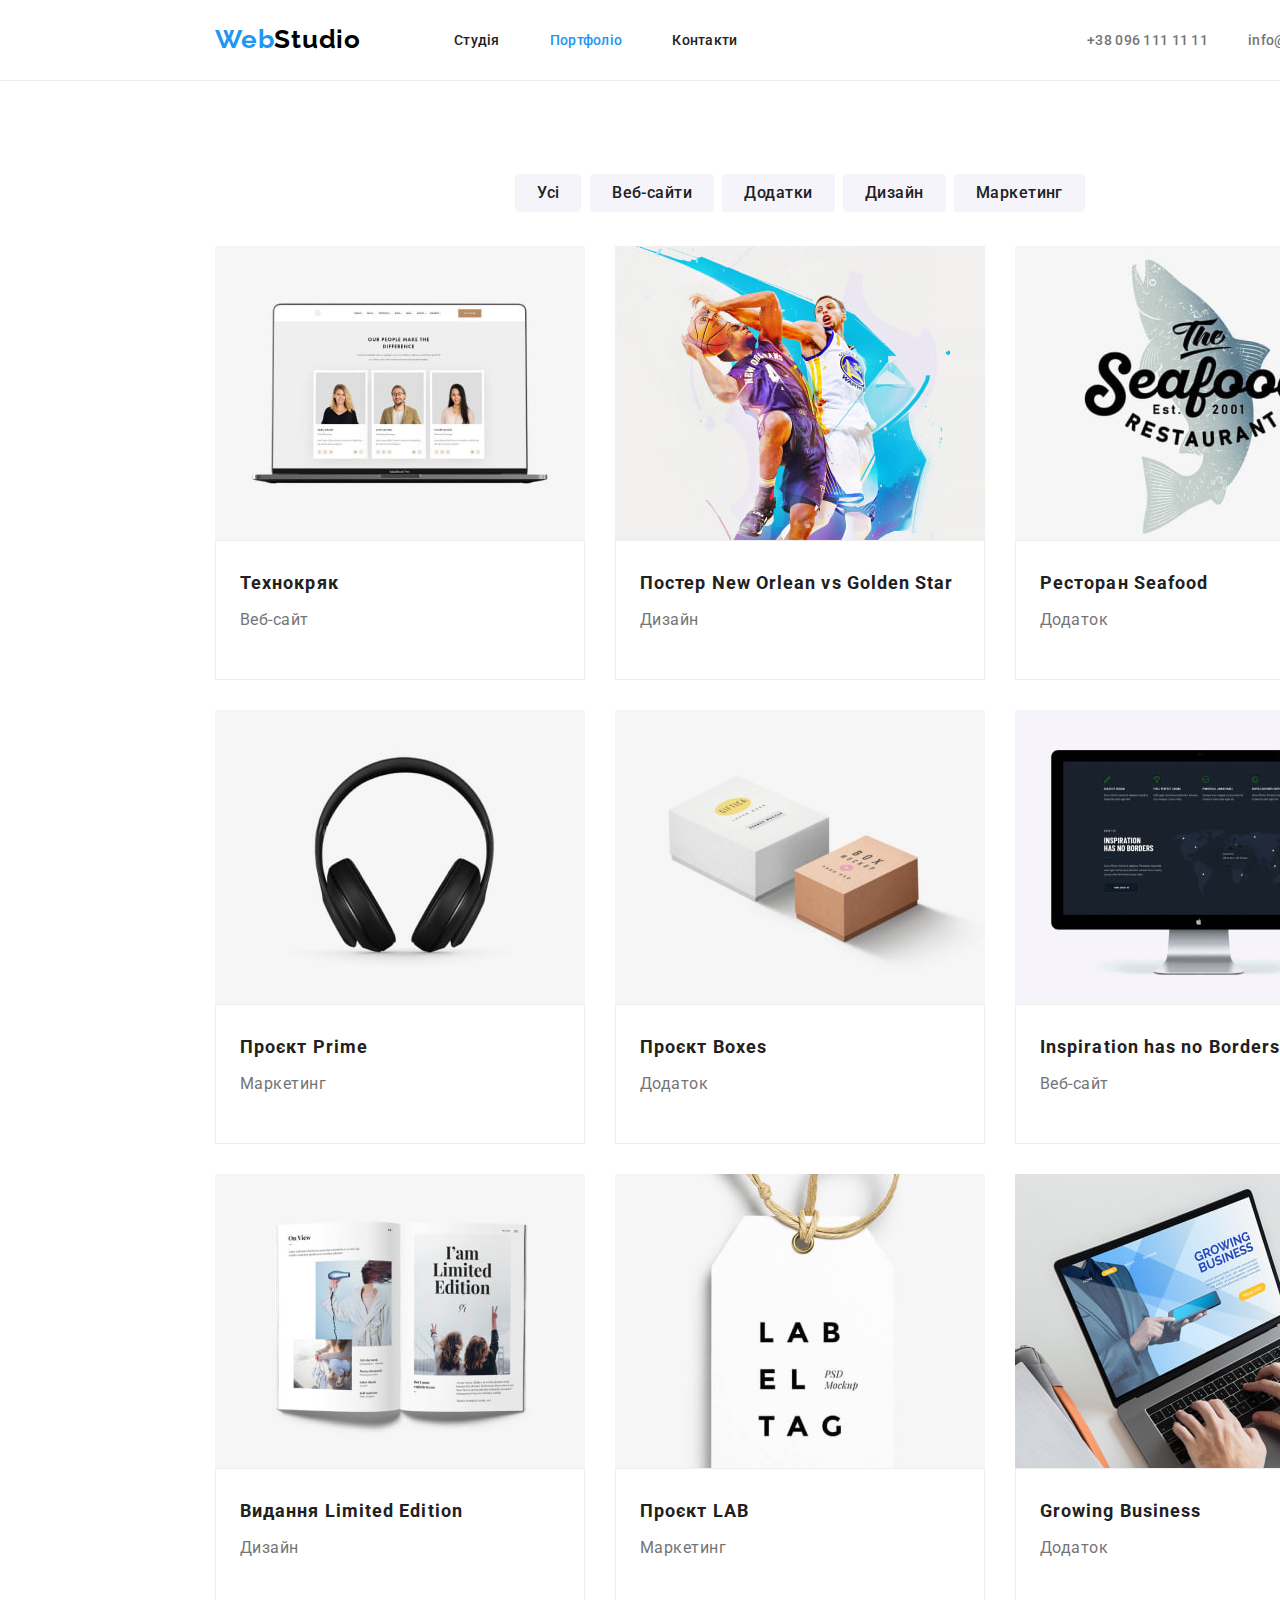
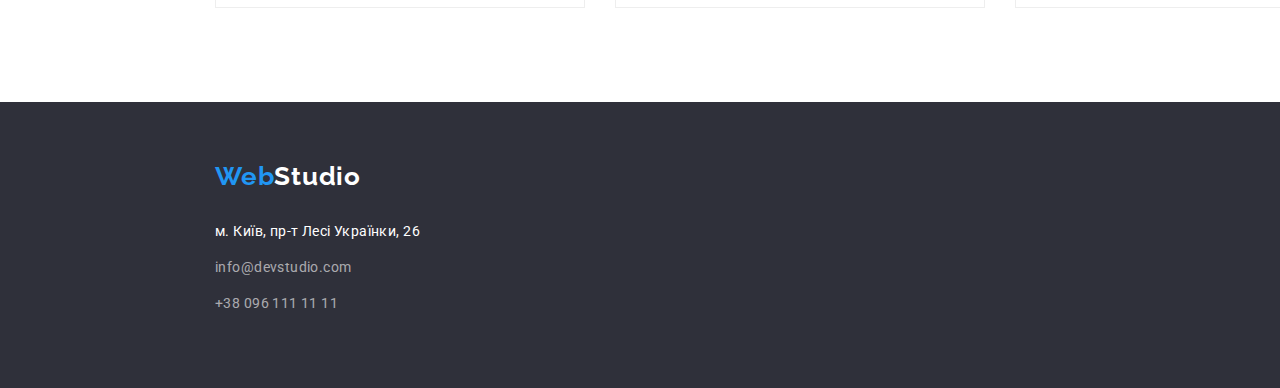
==== commit 4873ad1c: "hw-03 update" ====
--- a/portfolio.html
+++ b/portfolio.html
@@ -17,7 +17,7 @@
   <body>
     <header class="header">
       <header class="header">
-        <div class="container">
+        <div class="container main-nav">
           <a href="./index.html" class="logo"
             >Web<span class="accent">Studio</span>
           </a>
@@ -219,8 +219,8 @@
     </main>
     <footer class="footer">
       <div class="container">
-      <a href="./index.html" class="logo"
-        >Web<span class="accent">Studio</span>
+      <a href="./index.html" class="footer-logo"
+        >Web<span class="footer-accent">Studio</span>
       </a>
       <address>
         <p>м. Київ, пр-т Лесі Українки, 26</p>
--- a/css/styles.css
+++ b/css/styles.css
@@ -46,10 +46,6 @@
     padding-bottom: 94px; 
 }
 
-/* header */
-.header {
-    display: block;
-}
 /* container */
 .container {
     margin-left: auto;
@@ -59,11 +55,16 @@
     padding-right: 15px;
 }
 
-.header .container {
-    display: flex;
-    align-items: center;
+/* header */
+.header {
     padding-top: 0;
     padding-bottom: 0;
+    outline: 1px solid #ececec;
+}
+
+.main-nav {
+    display: flex;
+    align-items: center;
 }
 
 /* logo */
@@ -276,16 +277,28 @@
 
 /* section-footer */
 .footer {
+    display: flex;
+    justify-content: left;
     background-color: var(--hero-background-color);
     padding: 60px;
 }
-.footer .logo {
-    color: var(--accent-color);
-    margin-bottom: 28px;
-}
-.footer .accent {
+.footer-logo {
+    font-family: "Raleway", sans-serif;
+    font-weight: 700;
+    font-size: 26px;
+    letter-spacing: 0.03em;
+    text-decoration: none;
+    color: var(--accent-color);
+    /* margin-bottom: 28px; */
+}
+.footer-accent {
     color: var(--logo-color-footer);
 }
+
+address {
+    margin-top: 28px;
+}
+
 .footer p{
     padding: 0;
     margin: 0;
@@ -320,10 +333,9 @@
 
 .filters-list {
     display: flex;
+    justify-content: center;
     flex-wrap: wrap;
     margin-bottom: 34px;
-    margin-left: auto;
-    margin-right: auto; 
 }
 .filters-list .item {
     min-width: 67px;
@@ -366,7 +378,6 @@
 .projects-list .item {
     margin-right: 30px;
     margin-bottom: 30px;
-
     text-decoration: none;
 }
 
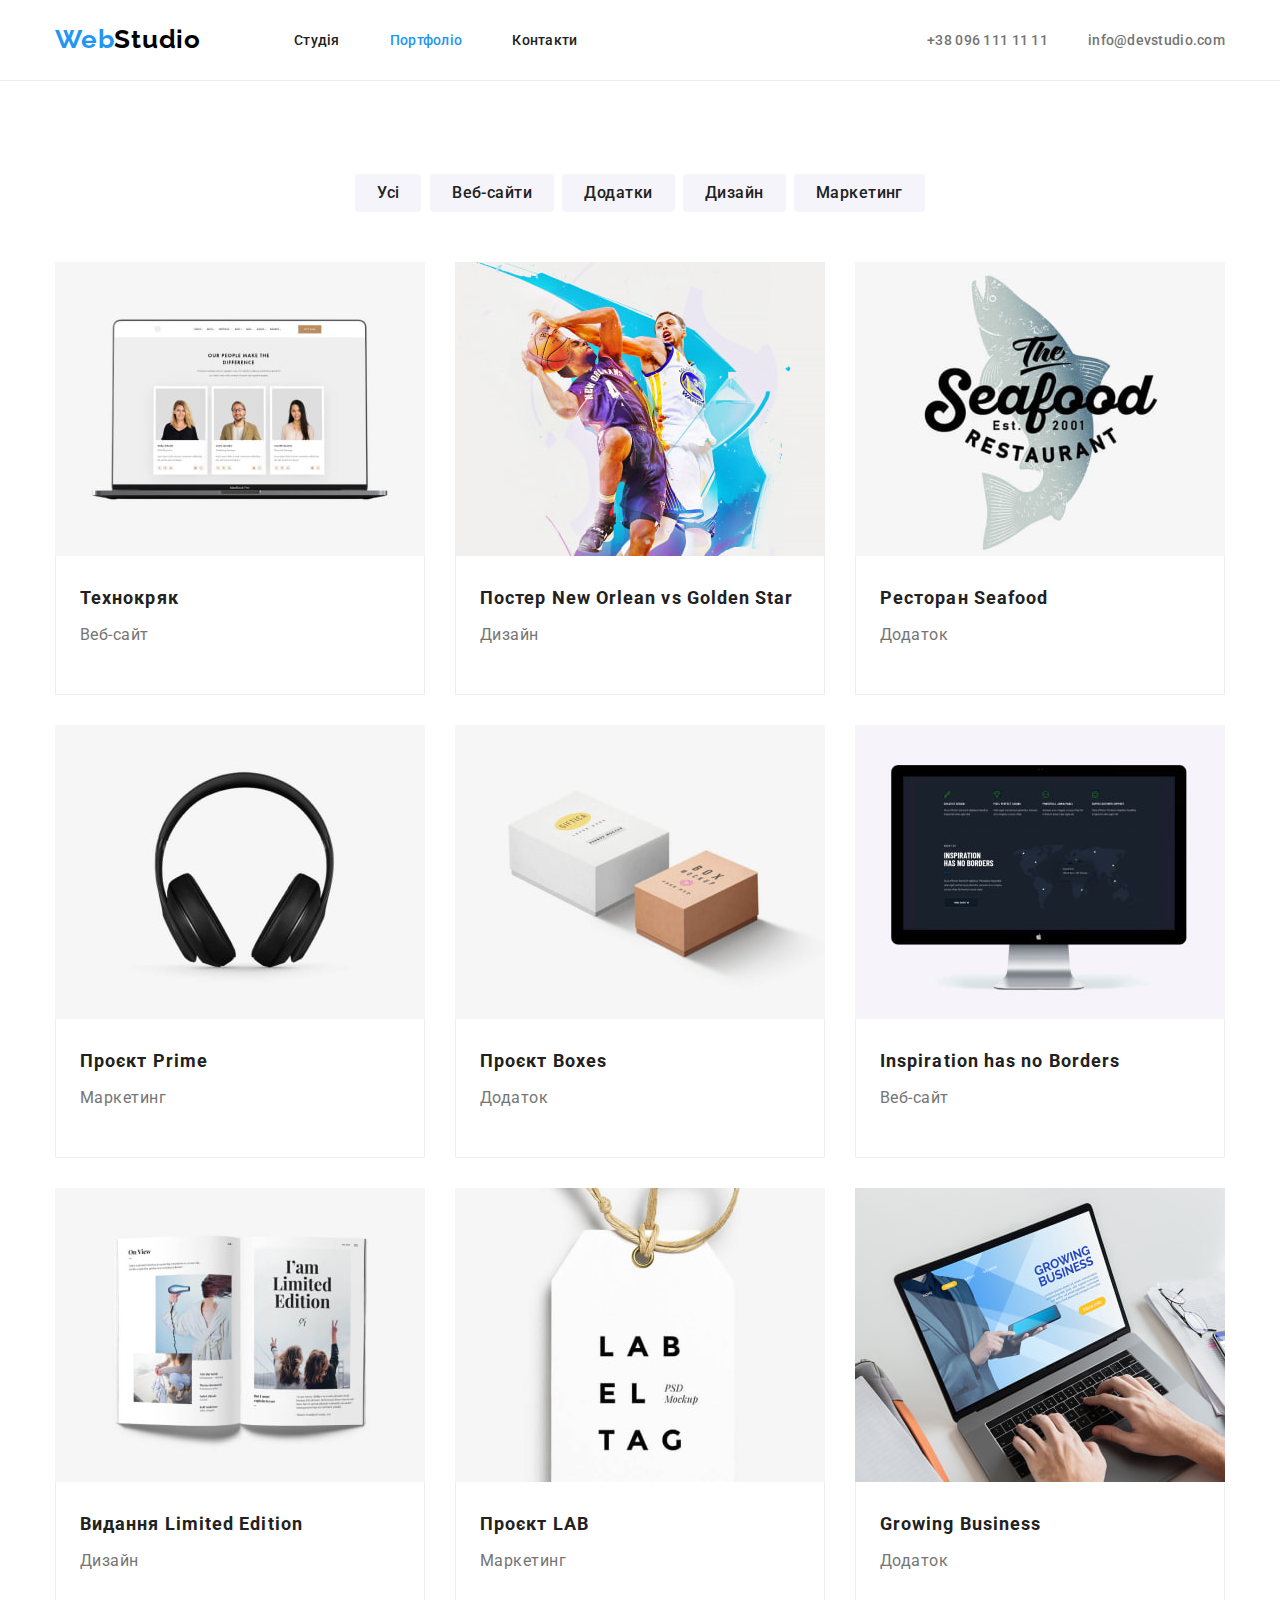
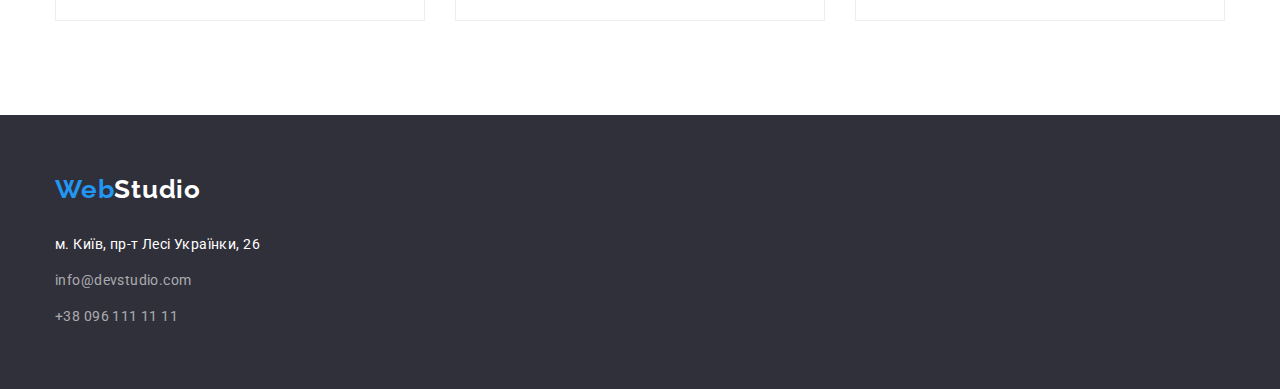
==== commit e5fbc7a8: "hw-03 update" ====
--- a/portfolio.html
+++ b/portfolio.html
@@ -16,36 +16,35 @@
   </head>
   <body>
     <header class="header">
-      <header class="header">
-        <div class="container main-nav">
-          <a href="./index.html" class="logo"
-            >Web<span class="accent">Studio</span>
-          </a>
-          <nav class="navigation">
-            <ul class="nav-list">
-              <li class="item">
-                <a class="link" href="./index.html">Студія</a>
-              </li>
-              <li class="item">
-                <a class="link current" href="./portfolio.html">Портфоліо</a>
-              </li>
-              <li class="item">
-                <a class="link" href="#">Контакти</a>
-              </li>
-            </ul>
-          </nav>
-          <ul class="contact-list">
-            <li class="item">
-              <a href="tel:380961111111" class="contact">+38 096 111 11 11</a>
-            </li>
-            <li class="item">
-              <a href="mailto:info@devstudio.com" class="contact"
-                >info@devstudio.com</a
-              >
+      <div class="container main-nav">
+        <a href="./index.html" class="logo"
+          >Web<span class="accent">Studio</span>
+        </a>
+        <nav class="navigation">
+          <ul class="nav-list">
+            <li class="item">
+              <a class="link" href="./index.html">Студія</a>
+            </li>
+            <li class="item">
+              <a class="link current" href="./portfolio.html">Портфоліо</a>
+            </li>
+            <li class="item">
+              <a class="link" href="#">Контакти</a>
             </li>
           </ul>
-        </div>
-      </header>
+        </nav>
+        <ul class="contact-list">
+          <li class="item">
+            <a href="tel:380961111111" class="contact">+38 096 111 11 11</a>
+          </li>
+          <li class="item">
+            <a href="mailto:info@devstudio.com" class="contact"
+              >info@devstudio.com</a
+            >
+          </li>
+        </ul>
+      </div>
+    </header>
     <main>
       <section class="filters">
         <div class="container">
@@ -66,150 +65,150 @@
               <button type="button" class="btn">Маркетинг</button>
             </li>
           </ul>
-        </div> 
-        <div class="container">
           <ul class="projects-list">
             <li class="item">
               <a href="#">
                 <div class="content-img">
-                <img
-                  src="./images/project-1.jpg"
-                  alt="project-1"
-                  width="370"
-                  height="294"
-                />
-                </div>
-                <div class="content">
-                <h2 class="content-title">Технокряк</h2>
-                <p class="content-descr">Веб-сайт</p>
-                </div>
-              </a>
-            </li>
-            <li class="item">
-              <a href="#">
-                <div class="content-img">
-                <img
-                  src="./images/project-2.jpg"
-                  alt="project-2"
-                  width="370"
-                  height="294"
-                />
-                </div>
-                <div class="content">
-                <h2 class="content-title">Постер New Orlean vs Golden Star</h2>
-                <p class="content-descr">Дизайн</p>
-                </div>
-              </a>
-            </li>
-            <li class="item">
-              <a href="#">
-                <div class="content-img">
-                <img
-                  src="./images/project-3.jpg"
-                  alt="project-3"
-                  width="370"
-                  height="294"
-                />
-                </div>
-                <div class="content">
-                <h2 class="content-title">Ресторан Seafood</h2>
-                <p class="content-descr">Додаток</p>
-                </div>
-              </a>
-            </li>
-            <li class="item">
-              <a href="#">
-                <div class="content-img">
-                <img
-                  src="./images/project-4.jpg"
-                  alt="project-4"
-                  width="370"
-                  height="294"
-                />
-                </div>
-                <div class="content">
-                <h2 class="content-title">Проєкт Prime</h2>
-                <p class="content-descr">Маркетинг</p>
-                </div>
-              </a>
-            </li>
-            <li class="item">
-              <a href="#">
-                <div class="content-img">
-                <img
-                  src="./images/project-5.jpg"
-                  alt="project-5"
-                  width="370"
-                  height="294"
-                />
-                </div>
-                <div class="content">
-                <h2 class="content-title">Проєкт Boxes</h2>
-                <p class="content-descr">Додаток</p>
-                </div>
-              </a>
-            </li>
-            <li class="item">
-              <a href="#">
-                <div class="content-img">
-                <img
-                  src="./images/project-6.jpg"
-                  alt="project-6"
-                  width="370"
-                  height="294"
-                />
-                </div>
-                <div class="content">
-                <h2 class="content-title">Inspiration has no Borders</h2>
-                <p class="content-descr">Веб-сайт</p>
-                </div>
-              </a>
-            </li>
-            <li class="item">
-              <a href="#">
-                <div class="content-img">
-                <img
-                  src="./images/project-7.jpg"
-                  alt="project-7"
-                  width="370"
-                  height="294"
-                />
-                </div>
-                <div class="content">
-                <h2 class="content-title">Видання Limited Edition</h2>
-                <p class="content-descr">Дизайн</p>
-                </div>
-              </a>
-            </li>
-            <li class="item">
-              <a href="#">
-                <div class="content-img">
-                <img
-                  src="./images/project-8.jpg"
-                  alt="project-8"
-                  width="370"
-                  height="294"
-                />
-                </div>
-                <div class="content">
-                <h2 class="content-title">Проєкт LAB</h2>
-                <p class="content-descr">Маркетинг</p>
-                </div>
-              </a>
-            </li>
-            <li class="item">
-              <a href="#">
-                <div class="content-img">
-                <img
-                  src="./images/project-9.jpg"
-                  alt="project-9"
-                  width="370"
-                  height="294"
-                />
-                </div>
-                <div class="content">
-                <h2 class="content-title">Growing Business</h2>
-                <p class="content-descr">Додаток</p>
+                  <img
+                    src="./images/project-1.jpg"
+                    alt="project-1"
+                    width="370"
+                    height="294"
+                  />
+                </div>
+                <div class="content">
+                  <h2 class="content-title">Технокряк</h2>
+                  <p class="content-descr">Веб-сайт</p>
+                </div>
+              </a>
+            </li>
+            <li class="item">
+              <a href="#">
+                <div class="content-img">
+                  <img
+                    src="./images/project-2.jpg"
+                    alt="project-2"
+                    width="370"
+                    height="294"
+                  />
+                </div>
+                <div class="content">
+                  <h2 class="content-title">
+                    Постер New Orlean vs Golden Star
+                  </h2>
+                  <p class="content-descr">Дизайн</p>
+                </div>
+              </a>
+            </li>
+            <li class="item">
+              <a href="#">
+                <div class="content-img">
+                  <img
+                    src="./images/project-3.jpg"
+                    alt="project-3"
+                    width="370"
+                    height="294"
+                  />
+                </div>
+                <div class="content">
+                  <h2 class="content-title">Ресторан Seafood</h2>
+                  <p class="content-descr">Додаток</p>
+                </div>
+              </a>
+            </li>
+            <li class="item">
+              <a href="#">
+                <div class="content-img">
+                  <img
+                    src="./images/project-4.jpg"
+                    alt="project-4"
+                    width="370"
+                    height="294"
+                  />
+                </div>
+                <div class="content">
+                  <h2 class="content-title">Проєкт Prime</h2>
+                  <p class="content-descr">Маркетинг</p>
+                </div>
+              </a>
+            </li>
+            <li class="item">
+              <a href="#">
+                <div class="content-img">
+                  <img
+                    src="./images/project-5.jpg"
+                    alt="project-5"
+                    width="370"
+                    height="294"
+                  />
+                </div>
+                <div class="content">
+                  <h2 class="content-title">Проєкт Boxes</h2>
+                  <p class="content-descr">Додаток</p>
+                </div>
+              </a>
+            </li>
+            <li class="item">
+              <a href="#">
+                <div class="content-img">
+                  <img
+                    src="./images/project-6.jpg"
+                    alt="project-6"
+                    width="370"
+                    height="294"
+                  />
+                </div>
+                <div class="content">
+                  <h2 class="content-title">Inspiration has no Borders</h2>
+                  <p class="content-descr">Веб-сайт</p>
+                </div>
+              </a>
+            </li>
+            <li class="item">
+              <a href="#">
+                <div class="content-img">
+                  <img
+                    src="./images/project-7.jpg"
+                    alt="project-7"
+                    width="370"
+                    height="294"
+                  />
+                </div>
+                <div class="content">
+                  <h2 class="content-title">Видання Limited Edition</h2>
+                  <p class="content-descr">Дизайн</p>
+                </div>
+              </a>
+            </li>
+            <li class="item">
+              <a href="#">
+                <div class="content-img">
+                  <img
+                    src="./images/project-8.jpg"
+                    alt="project-8"
+                    width="370"
+                    height="294"
+                  />
+                </div>
+                <div class="content">
+                  <h2 class="content-title">Проєкт LAB</h2>
+                  <p class="content-descr">Маркетинг</p>
+                </div>
+              </a>
+            </li>
+            <li class="item">
+              <a href="#">
+                <div class="content-img">
+                  <img
+                    src="./images/project-9.jpg"
+                    alt="project-9"
+                    width="370"
+                    height="294"
+                  />
+                </div>
+                <div class="content">
+                  <h2 class="content-title">Growing Business</h2>
+                  <p class="content-descr">Додаток</p>
                 </div>
               </a>
             </li>
@@ -219,17 +218,19 @@
     </main>
     <footer class="footer">
       <div class="container">
-      <a href="./index.html" class="footer-logo"
-        >Web<span class="footer-accent">Studio</span>
-      </a>
-      <address>
-        <p>м. Київ, пр-т Лесі Українки, 26</p>
-        <a href="mailto:info@devstudio.com" class="footer-contact"
-          >info@devstudio.com</a
-        >
-        <a href="tel:380961111111" class="footer-contact">+38 096 111 11 11</a>
-      </address>
-    </div>
+        <a href="./index.html" class="footer-logo"
+          >Web<span class="footer-accent">Studio</span>
+        </a>
+        <address>
+          <p>м. Київ, пр-т Лесі Українки, 26</p>
+          <a href="mailto:info@devstudio.com" class="footer-mail"
+            >info@devstudio.com</a
+          >
+          <a href="tel:380961111111" class="footer-tel"
+            >+38 096 111 11 11</a
+          >
+        </address>
+      </div>
     </footer>
   </body>
 </html>
--- a/css/styles.css
+++ b/css/styles.css
@@ -3,7 +3,6 @@
     font-family: Roboto, sans-serif;
     background-color: var(--primary-background-color);
     color: var(--primary-text-color);
-    width: 1600px;
 }
 
 :root {
@@ -38,7 +37,6 @@
     display: block;
 }
 
-.hero,
 .feature,
 .direction,
 .team {
@@ -149,6 +147,8 @@
 .hero {
     background: var(--hero-background-color);
     text-align: center;  
+    padding-top: 200px;
+    padding-bottom: 200px;
 }
 
 .hero-title {
@@ -158,6 +158,11 @@
     line-height: 1.36;
     letter-spacing: 0.06em;
     text-transform: uppercase;
+    width: 696px;
+    height: 120px;
+    margin-left: 452px;
+    margin-right: 452px;
+    margin-bottom: 30px;
 
 }
 
@@ -187,8 +192,15 @@
 }
 
 /* section-feature */
+.feature {
+    padding-bottom: 0;
+}
 .feature-list {
     display: flex;
+}
+
+.feature-list .feature-item {
+    width: 270px;
 }
 
 .feature-list .feature-item + .feature-item {
@@ -257,31 +269,34 @@
     text-align: center;
     color: var(--primary-text-color);
     margin-bottom: 50px;
-} 
+}
+
+.team-card {
+    padding-top: 30px;
+    padding-bottom: 30px;
+}
 
 .team-item-title {
+    margin-bottom: 10px;
+
     font-weight: 500;
     font-size: 16px;
     letter-spacing: 0.03em;
-    color: var(--primary-text-color);
-    margin-top: 30px;
-    margin-bottom: 10px;    
+    color: var(--primary-text-color);   
 }
 
 .team-item-position {
     font-size: 16px;
     letter-spacing: 0.03em;
     color: var(--secondary-text-color);
-    margin-bottom: 30px;
 }
 
 /* section-footer */
 .footer {
-    display: flex;
-    justify-content: left;
     background-color: var(--hero-background-color);
-    padding: 60px;
-}
+    padding: 60px 0;
+}
+
 .footer-logo {
     font-family: "Raleway", sans-serif;
     font-weight: 700;
@@ -289,8 +304,8 @@
     letter-spacing: 0.03em;
     text-decoration: none;
     color: var(--accent-color);
-    /* margin-bottom: 28px; */
-}
+}
+
 .footer-accent {
     color: var(--logo-color-footer);
 }
@@ -309,17 +324,33 @@
     color: var(--white-color);
     margin-bottom: 12px;
 }
-.footer-contact{
+
+.footer-mail {
     display: block;
     font-style: normal;
     font-size: 14px;
     line-height: 1.71;
     letter-spacing: 0.03em;
     color: var(--footer-contact-color);
-    margin-bottom: 12px;
-}
-.footer-contact:hover, 
-.footer-contact:focus {
+    margin-bottom: 12px;   
+}
+.footer-tel {
+    display: block;
+    font-style: normal;
+    font-size: 14px;
+    line-height: 1.71;
+    letter-spacing: 0.03em;
+    color: var(--footer-contact-color);
+}
+
+
+.footer-mail:hover, 
+.footer-mail:focus {
+    color: var(--accent-color);
+}
+
+.footer-tel:hover, 
+.footer-tel:focus {
     color: var(--accent-color);
 }
 
@@ -335,7 +366,7 @@
     display: flex;
     justify-content: center;
     flex-wrap: wrap;
-    margin-bottom: 34px;
+    margin-bottom: 50px;
 }
 .filters-list .item {
     min-width: 67px;
@@ -391,7 +422,9 @@
 
 .content {
     padding: 24px;
+
     border: 1px solid #eee;
+    border-top: 0;
 }
 
 .content-title {
